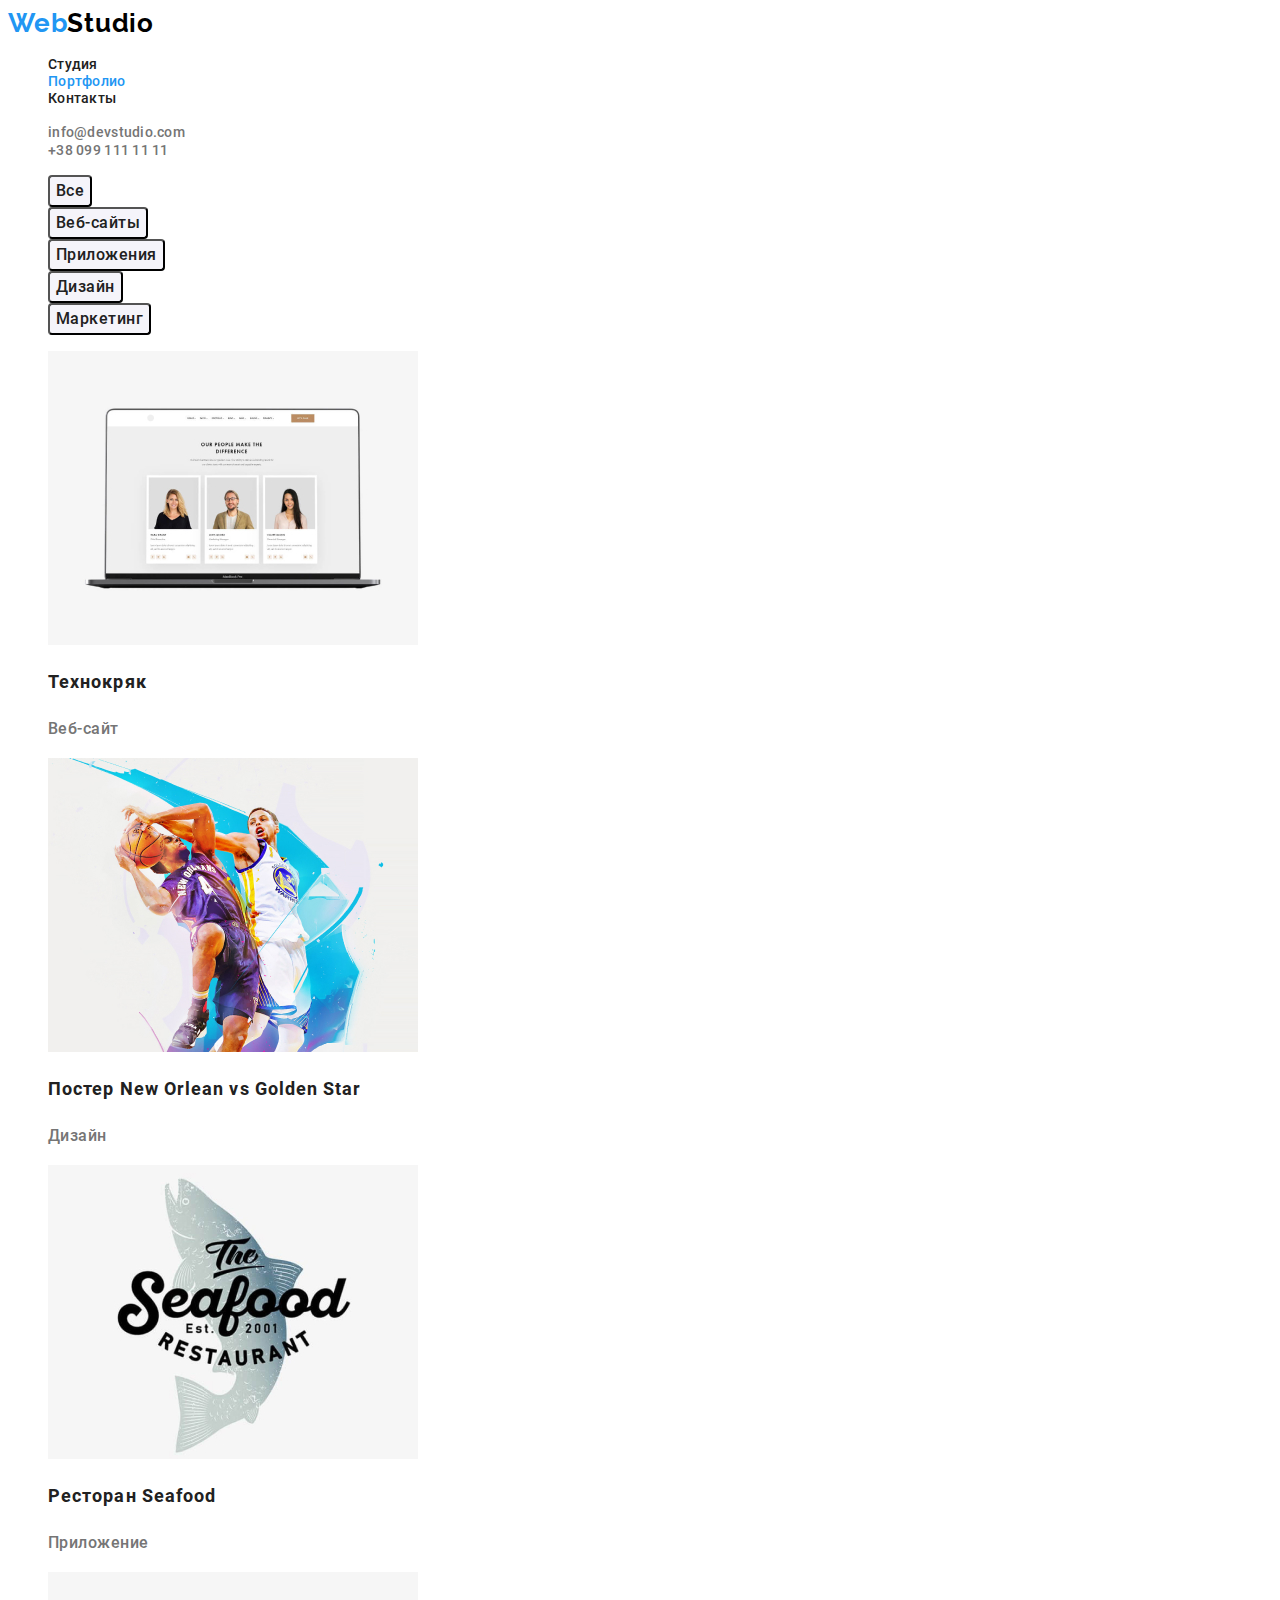
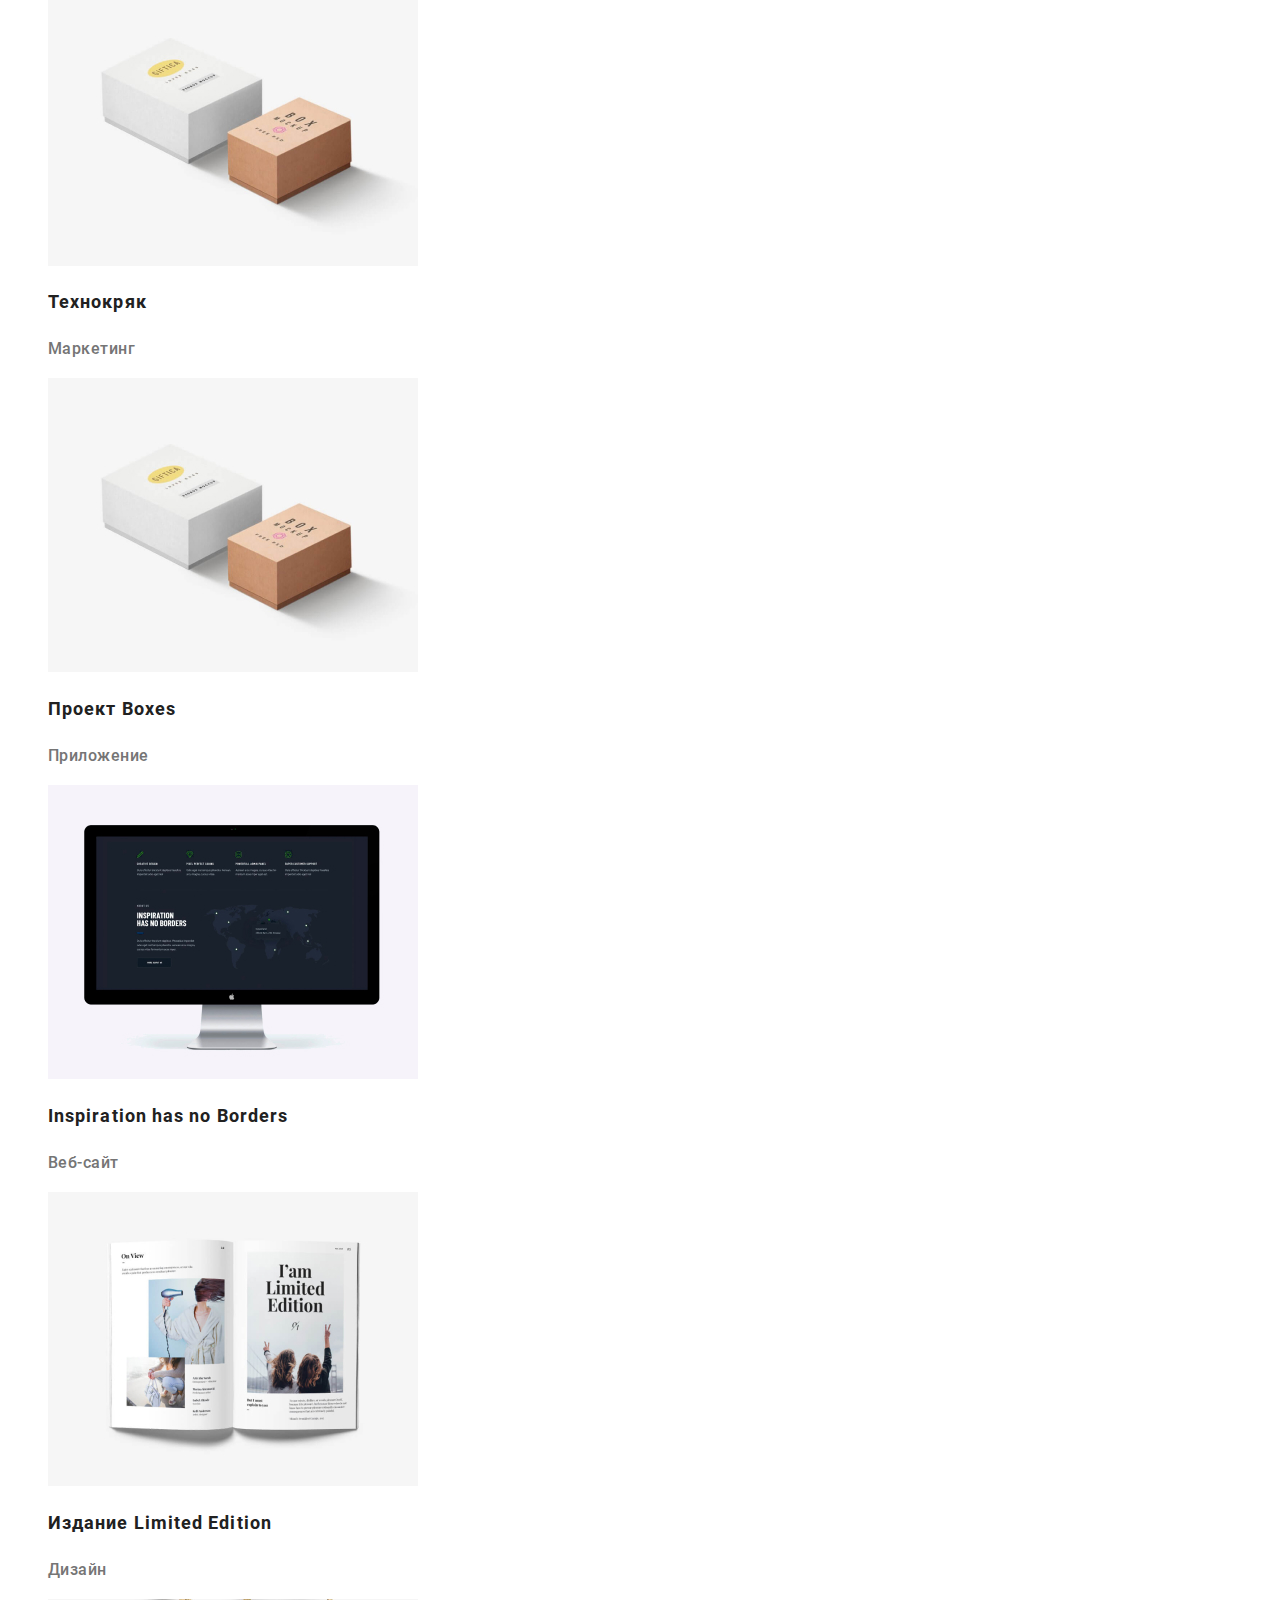
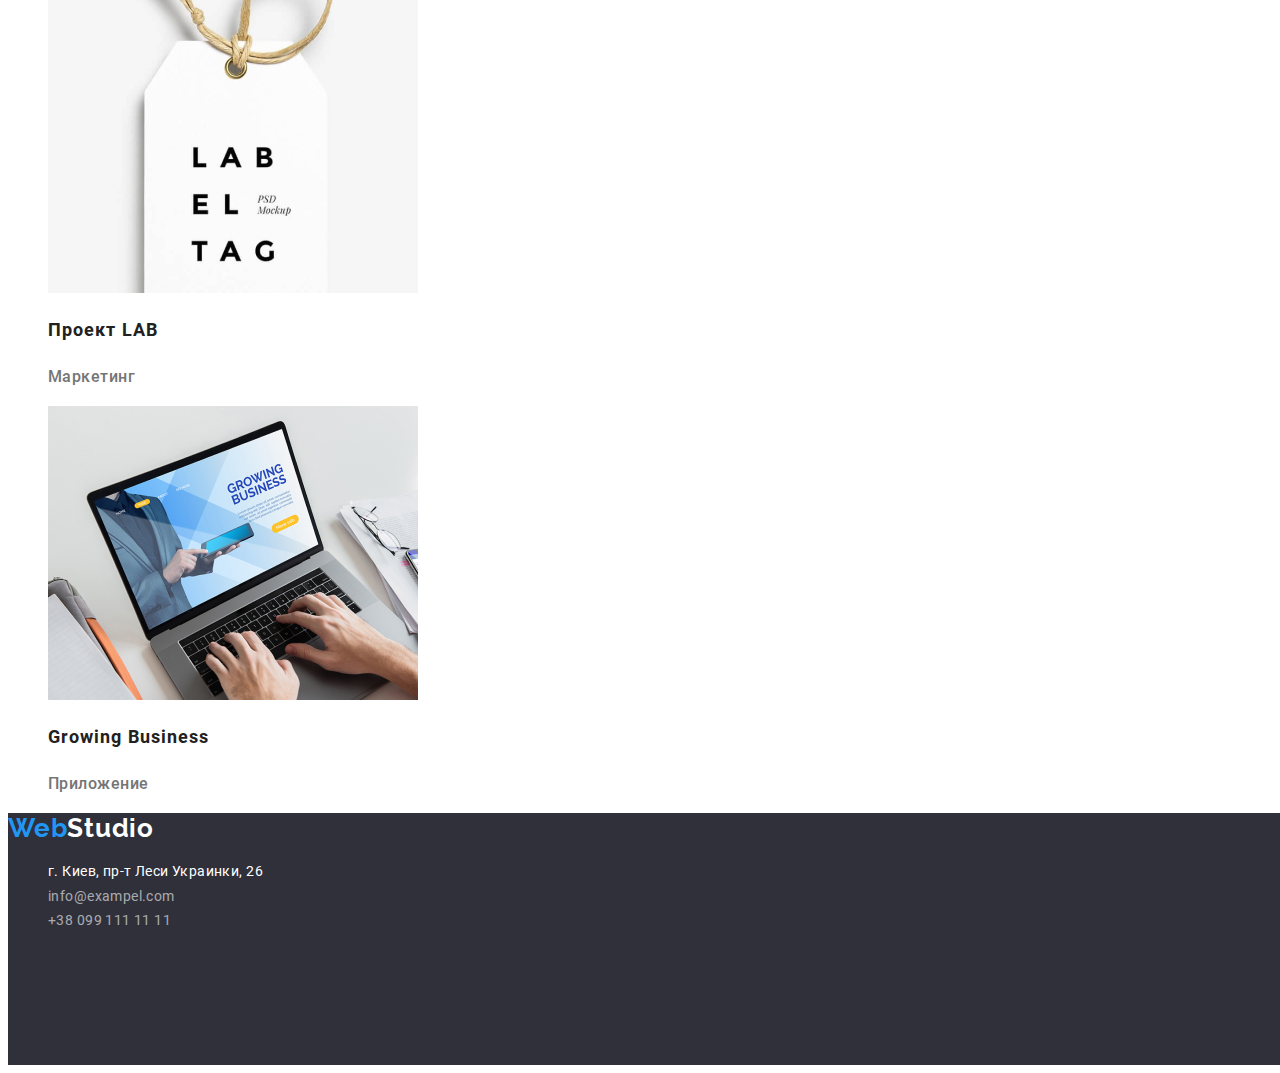
==== portfolio.html @ 50eabce9 "DZ3" ====
<!DOCTYPE html>
<html lang="ru">
<head>
    <meta charset="UTF-8">
    <meta name="viewport" content="width=device-width, initial-scale=1.0">
    <title>Портфолио</title>
    <link rel="stylesheet" href="./css/fonts.css">
    <link rel="stylesheet" href="./css/styles.css">
</head>

<body>
    <header>
        <nav>
            <!--LOGO -->
            <a href="./index.html">
                <span class="fonts-logo1">Web</span><span class="fonts-logo2">Studio</span>
            </a>
            <ul>
                <li>
                    <a class="navigation-list-link" href="./index.html">Студия</a>
                </li>
                <li class="navigation-list-link">
                    <a class="accent-color" href="./portfolio.html">Портфолио</a>
                </li>
                <li>
                    <a class="navigation-list-link" href="#">Контакты</a>
                </li>
            </ul>
        </nav>
        <address>
            <ul>
                <li><a class="heder-mail" href="mailto:info@devstudio.com">info@devstudio.com</a>

                </li>
                <li><a class="header-tel" href="tel:+380991111111">+38 099 111 11 11</a>

                </li>
            </ul>
        </address>
    </header>
    <main>
        <section>
            <h1 class="title-page-text">
                Портфолио
            </h1>
            <!-- button linc -->
            <ul class="butoon-menu">
                <li>
                    <button type="button">
                        Все
                    </button>
                </li>
                <li>
                    <button type="button">
                        Веб-сайты
                    </button>
                </li>
                <li>
                    <button type="button">
                        Приложения
                    </button>
                </li>
                <li>
                    <button type="button">
                        Дизайн
                    </button>
                </li>
                <li>
                    <button type="button">
                        Маркетинг
                    </button>
                </li>
            </ul>
        <!-- portfolio example -->
            <ul>
                <li>
                    <a href=""><img src="./image/project1.jpg" alt="Веб-сайт" width="370" height="294">
                        <h2 class="portfolio-title" lang="ru">Технокряк</h2>
                        <p class="portfolio-p" lang="ru">Веб-сайт</p>
                    </a>
                </li>
                <li>
                    <a href=""><img src="./image/project2.jpg" alt="Дизайн" width="370" height="294">
                        <h2 class="portfolio-title" lang="ru">Постер New Orlean vs Golden Star</h2>
                        <p class="portfolio-p" lang="ru">Дизайн</p>
                    </a>
                </li>
                <li>
                    <a href=""><img src="./image/project3.jpg" alt="Приложение" width="370" height="294">
                        <h2 class="portfolio-title" lang="ru">Ресторан Seafood</h2>
                        <p class="portfolio-p" lang="ru">Приложение</p>
                    </a>
                </li>
                <li>
                    <a href=""><img src="./image/project5.jpg" alt="Маркетинг" width="370" height="294">
                        <h2 class="portfolio-title" lang="ru">Технокряк</h2>
                        <p class="portfolio-p" lang="ru">Маркетинг</p>
                    </a>
                </li>
                <li>
                    <a href=""><img src="./image/project5.jpg" alt="Приложение" width="370" height="294">
                        <h2 class="portfolio-title" lang="ru">Проект Boxes</h2>
                        <p class="portfolio-p" lang="ru">Приложение</p>
                    </a>
                </li>
                <li>
                    <a href=""><img src="./image/project6.jpg" alt="Веб-сайт" width="370" height="294">
                        <h2 class="portfolio-title" lang="en">Inspiration has no Borders</h2>
                        <p class="portfolio-p" lang="ru">Веб-сайт</p>
                    </a>
                </li>
                <li>
                    <a href=""><img src="./image/project7.jpg" alt="Product Designer" width="370" height="294">
                        <h2  class="portfolio-title" lang="ru">Издание Limited Edition</h2>
                        <p class="portfolio-p" lang="ru">Дизайн</p>
                    </a>
                </li>
                <li>
                    <a href=""><img src="./image/project8.jpg" alt="Маркетинг" width="370" height="294">
                        <h2 class="portfolio-title" lang="ru">Проект LAB</h2>
                        <p class="portfolio-p" lang="ru">Маркетинг</p>
                    </a>
                </li>
                <li>
                    <a href=""><img src="./image/project9.jpg" alt="Приложение" width="370" height="294">
                        <h2 class="portfolio-title" lang="ru">Growing Business</h2>
                        <p class="portfolio-p" lang="ru">Приложение</p>
                    </a>
                </li>
            </ul>
        </section>
    </main>
    <!-- CONTACT INFORMATION -->
    <footer>
        <div class="footer-background">
            <!--LOGO -->
            <a href="./index.html">
                <span class="fonts-logo1">Web</span><span class="fonts-footer-logo2">Studio</span>
            </a>
            <address>
                <ul>
                    <li>
                        <a class="footer-map-address-mail-tel" href="https://goo.gl/maps/fSdhoyAyDwtJdrEC6"
                            target="_blank">г. Киев, пр-т Леси Украинки, 26</a>
                    </li>
                    <li>
                        <a class="footer-mail-tel-address" href="mailto:info@exampel.com">info@exampel.com</a>
                    </li>
                    <li>
                        <a class="footer-mail-tel-address" href="tel:+380991111111">+38 099 111 11 11</a>
                    </li>
                </ul>
            </address>
        </div>
    </footer>
    </body>
    
    </html>
---- css/fonts.css ----
/* Ralewey */
@font-face {
  font-family: 'Raleway';
  src: url('../fonts/Raleway-Regular.woff2') format('woff2'),
    url('../fonts/Raleway-Regular.woff') format('woff');
  font-weight: 400;
  font-style: normal;
}

@font-face {
  font-family: 'Raleway';
  src: url('../fonts/Raleway-ExtraBold.woff2') format('woff2'),
    url('../fonts/Raleway-ExtraBold.woff') format('woff');
  font-weight: 800;
  font-style: normal;
}

@font-face {
  font-family: 'Raleway';
  src: url('../fonts/Raleway-Black.woff2') format('woff2'),
    url('../fonts/Raleway-Black.woff') format('woff');
  font-weight: 900;
  font-style: normal;
}

@font-face {
  font-family: 'Raleway';
  src: url('../fonts/Raleway-Medium.woff2') format('woff2'),
    url('../fonts/Raleway-Medium.woff') format('woff');
  font-weight: 500;
  font-style: normal;
}

@font-face {
  font-family: 'Raleway';
  src: url('../fonts/Raleway-ExtraLight.woff2') format('woff2'),
    url('../fonts/Raleway-ExtraLight.woff') format('woff');
  font-weight: 200;
  font-style: normal;
}

@font-face {
  font-family: 'Raleway';
  src: url('../fonts/Raleway-Thin.woff2') format('woff2'),
    url('../fonts/Raleway-Thin.woff') format('woff');
  font-weight: 100;
  font-style: normal;
}

@font-face {
  font-family: 'Raleway';
  src: url('../fonts/Raleway-SemiBold.woff2') format('woff2'),
    url('../fonts/Raleway-SemiBold.woff') format('woff');
  font-weight: 600;
  font-style: normal;
}

@font-face {
  font-family: 'Raleway';
  src: url('../fonts/Raleway-Bold.woff2') format('woff2'),
    url('../fonts/Raleway-Bold.woff') format('woff');
  font-weight: bold;
  font-style: normal;
}

/* Roboto */
@font-face {
  font-family: 'Roboto';
  src: url('../fonts/Roboto-Bold.woff2') format('woff2'),
    url('../fonts/Roboto-Bold.woff') format('woff');
  font-weight: bold;
  font-style: normal;
}

@font-face {
  font-family: 'Roboto';
  src: url('../fonts/Roboto-Regular.woff2') format('woff2'),
    url('../fonts/Roboto-Regular.woff') format('woff');
  font-weight: normal;
  font-style: normal;
}

@font-face {
  font-family: 'Roboto';
  src: url('../fonts/Roboto-Black.woff2') format('woff2'),
    url('../fonts/Roboto-Black.woff') format('woff');
  font-weight: 900;
  font-style: normal;
}

@font-face {
  font-family: 'Roboto';
  src: url('../fonts/Roboto-Thin.woff2') format('woff2'),
    url('../fonts/Roboto-Thin.woff') format('woff');
  font-weight: 100;
  font-style: normal;
}

@font-face {
  font-family: 'Roboto';
  src: url('../fonts/Roboto-Light.woff2') format('woff2'),
    url('../fonts/Roboto-Light.woff') format('woff');
  font-weight: 300;
  font-style: normal;
}

@font-face {
  font-family: 'Roboto';
  src: url('../fonts/Roboto-Medium.woff2') format('woff2'),
    url('../fonts/Roboto-Medium.woff') format('woff');
  font-weight: 500;
  font-style: normal;
}
---- css/styles.css ----
/* Color page 
background-base-nav-button-text :  #FFFFFF;
background-hero-footer : #2F303A;
background-service-feature : #FFFFFF;
background-team : #F5F4FA;
logo1-active-link-text-color:#2196f3;
feature-tel-text-color:#757575
feature-title-text-color: #212121
hero-text-color: #ffffff;


*/

/* base style */
:root {
  --feature-tel-text-color: #757575;
  --feature-title-text-color: #212121;
  --logo1-active-link-text-color: #2196f3;
  --background-hero-footer: #2f303a;
  --background-base-nav-button-text: #ffffff;
  --background-team: #f5f4fa;
  --logo2-color: #000000;
  --hero-text-color: #ffffff;
  --font-base: Raleway, sans-serif;
  --font-base2: Roboto, sans-serif;
}
a {
  text-decoration: none;
}
li {
  list-style: none;
  text-decoration: none;
  text-decoration-color: none;
  font-family: sans-serif;
}

/* navigation */
/* logo */
.fonts-logo1 {
  color: var(--logo1-active-link-text-color);
  font-family: var(--font-base);
  font-style: normal;
  font-weight: bold;
  font-size: 26px;
  line-height: 1.192;
  letter-spacing: 0.03em;
}
.fonts-logo2 {
  color: var(--logo2-color);
  font-family: var(--font-base);
  font-style: normal;
  font-weight: bold;
  font-size: 26px;
  line-height: 1.192;
  letter-spacing: 0.03em;
}

.navigation-list-link:hover,
.navigation-list-link:focus,
.heder-mail:hover,
.heder-mail:focus,
.header-tel:hover,
.header-tel:focus {
  color: var(--logo1-active-link-text-color);
}

.accent-color {
  color: var(--logo1-active-link-text-color);
}

.navigation-list-link {
  color: var(--feature-title-text-color);
  font-family: var(--font-base2);
  font-style: normal;
  font-weight: 500;
  font-size: 14px;
  line-height: 1.143;
  letter-spacing: 0.02em;
}

/* address */
.heder-mail {
  text-decoration: none;
  color: var(--feature-tel-text-color);
  font-family: var(--font-base2);
  font-style: normal;
  font-weight: 500;
  font-size: 14px;
  line-height: 1.143;
  letter-spacing: 0.02em;
}

.header-tel {
  color: var(--feature-tel-text-color);
  font-family: var(--font-base2);
  font-style: normal;
  font-weight: 500;
  font-size: 14px;
  line-height: 1.143;
  letter-spacing: 0.02em;
}

/* Hero */
.hero-title {
  color: var(--hero-text-color);
  font-family: var(--font-base2);
  font-style: normal;
  font-weight: 900;
  font-size: 44px;
  line-height: 1.363;
  text-align: center;
  letter-spacing: 0.06em;
  text-transform: uppercase;
}

/* .hero-title:hover,
.hero-title:focus {
 text-decoration: underline;
  } */

.hero-background {
  background-color: var(--background-hero-footer);
  width: 1600px;
  height: 600px;
}

.butoon-hero {
  color: var(--background-base-nav-button-text);
  font-family: var(--font-base2);
  font-style: normal;
  font-weight: bold;
  font-size: 16px;
  line-height: 1.875;
  width: 200px;
  height: 50px;
  background: #2196f3;
  box-shadow: 0px 4px 4px rgba(0, 0, 0, 0.15);
  border-radius: 6px;
}
/* .button-hero:hover,
.button-hero:focus {
  text-decoration: underline; 
  color: var(--logo1-active-link-text-color);
} */
/* feature */
.feauture-title-text {
  color: var(--feature-title-text-color);
  font-family: Roboto, sans-serif;
  font-style: normal;
  font-weight: bold;
  font-size: 14px;
  line-height: 1.143;
  letter-spacing: 0.03em;
  text-transform: uppercase;
}
/* .feauture-title-text:hover,
.feauture-title-text:focus{

} */

.feauture-text {
  color: var(--feature-tel-text-color);
  font-family: Roboto, sans-serif;
  font-style: normal;
  font-weight: normal;
  font-size: 14px;
  line-height: 1.714;
  letter-spacing: 0.03em;
}
/* .feauture-text:hover,
.feauture-text:focus{

} */

/* service */
.servse-title-text {
  color: var(--feature-title-text-color);
  font-family: Roboto, sans-serif;
  font-style: normal;
  font-weight: bold;
  font-size: 36px;
  line-height: 1.167;
  letter-spacing: 0.03em;
}
/* .servse-title-text:hover,
.servse-title-text:focus{
} */

/* our team */
.team-title-text {
  color: var(--feature-title-text-color);
  font-family: Roboto, sans-serif;
  font-style: normal;
  font-weight: 700;
  font-size: 36px;
  line-height: 1.172;
  letter-spacing: 0.03em;
}
/* .team-title-text:hover,
.team-title-text:focus{
} */

.team-carrd-title-text {
  color: var(--feature-title-text-color);
  font-family: Roboto, sans-serif;
  font-style: normal;
  font-weight: 500;
  font-size: 16px;
  line-height: 1.172x;
  letter-spacing: 0.03em;
}
/* .team-carrd-title-text:hover,
.team-carrd-title-text:focus{
} */

.team-carrd-position {
  color: var(--feature-tel-text-color);
  font-family: Roboto, sans-serif;
  font-style: normal;
  font-weight: 400;
  font-size: 16px;
  line-height: 1.172;
  letter-spacing: 0.03em;
}
/* .team-carrd-position:hover,
.team-carrd-position:focus{
} */
/* footer */
.footer-background {
  background-color: var(--background-hero-footer);
  width: 1600px;
  height: 252px;
}
/* logo */
.fonts-footer-logo2 {
  color: var(--background-base-nav-button-text);
  font-family: var(--font-base);
  font-style: normal;
  font-weight: bold;
  font-size: 26px;
  line-height: 1.192;
  letter-spacing: 0.03em;
}

/* footer address */
.footer-map-address-mail-tel {
  color: var(--background-base-nav-button-text);
  font-family: Roboto, sans-serif;
  font-style: normal;
  font-weight: normal;
  font-size: 14px;
  line-height: 1.714;
  letter-spacing: 0.03em;
}
.footer-mail-tel-address {
  color: rgba(255, 255, 255, 0.6);
  font-family: Roboto, sans-serif;
  font-style: normal;
  font-weight: normal;
  font-size: 14px;
  line-height: 24px;
  letter-spacing: 0.03em;
}

/* portfolio */
/* h1 text */
.title-page-text {
  position: absolute;
  width: 1px;
  height: 1px;
  margin: -1px;
  border: 0;
  padding: 0;
  white-space: nowrap;
  clip-path: inset(100%);
  clip: rect(0 0 0 0);
  overflow: hidden;
}

.butoon-menu button {
  color: var(--feature-title-text-color);
  font-family: var(--font-base2);
  font-style: normal;
  font-weight: 500;
  font-size: 16px;
  line-height: 1.625;
  text-align: center;
  letter-spacing: 0.03em;
  background: #f5f4fa;
  border-radius: 4px;
}

.butoon-menu button:hover,
.butoon-menu button:focus {
  color: var(--background-base-nav-button-text);
  background-color: var(--logo1-active-link-text-color);
}

.portfolio-title {
  color: var(--feature-title-text-color);
  font-family: var(--font-base2);
  font-style: normal;
  font-weight: bold;
  font-size: 18px;
  line-height: 2;
  letter-spacing: 0.06em;
}

.portfolio-p {
  color: var(--feature-tel-text-color);
  font-family: var(--font-base2);
  font-weight: 500;
  font-size: 16px;
  line-height: 1.62;
  letter-spacing: 0.03em;
}
.portfolio-title:hover,
.portfolio-title:focus,
.portfolio-p:hover,
.portfolio-p:focus {
  color: var(--logo1-active-link-text-color);
}
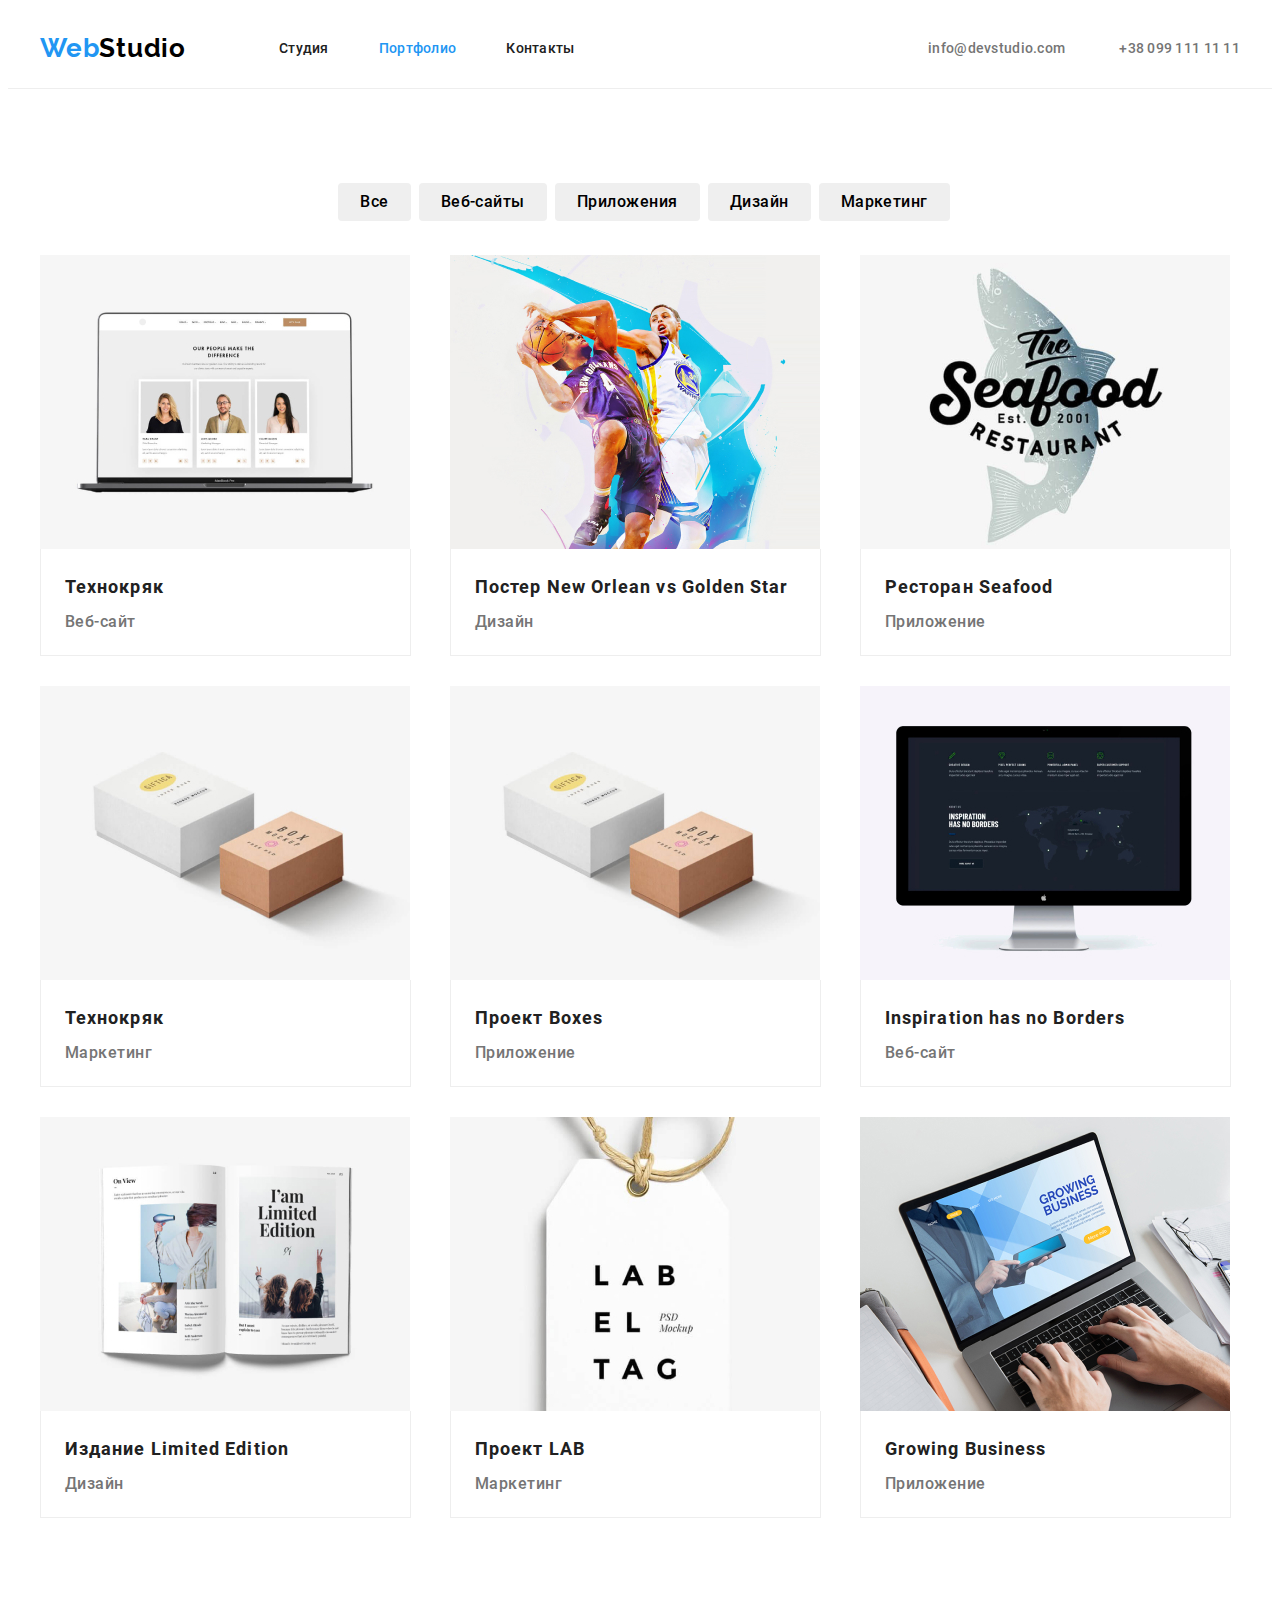
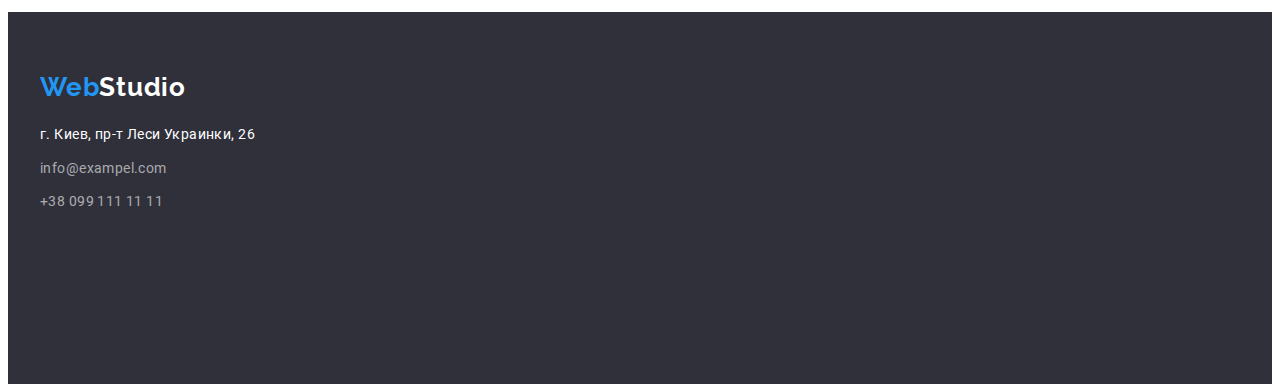
==== commit 812f291d: "DZ4.1" ====
--- a/portfolio.html
+++ b/portfolio.html
@@ -9,150 +9,168 @@
 </head>
 
 <body>
-    <header>
-        <nav>
-            <!--LOGO -->
-            <a href="./index.html">
-                <span class="fonts-logo1">Web</span><span class="fonts-logo2">Studio</span>
-            </a>
-            <ul>
-                <li>
-                    <a class="navigation-list-link" href="./index.html">Студия</a>
-                </li>
-                <li class="navigation-list-link">
-                    <a class="accent-color" href="./portfolio.html">Портфолио</a>
-                </li>
-                <li>
-                    <a class="navigation-list-link" href="#">Контакты</a>
-                </li>
-            </ul>
-        </nav>
-        <address>
-            <ul>
-                <li><a class="heder-mail" href="mailto:info@devstudio.com">info@devstudio.com</a>
-
-                </li>
-                <li><a class="header-tel" href="tel:+380991111111">+38 099 111 11 11</a>
-
-                </li>
-            </ul>
-        </address>
-    </header>
+        <header class="header">
+            <div class="container">
+                <nav class="navigation">
+                    <!--LOGO -->
+                    <a class="logo" href="./index.html">
+                        <span class="fonts-logo1">Web</span><span class="fonts-logo2">Studio</span>
+                    </a>
+                    <ul class="navigation-list">
+                        <li class="navigation-list-item">
+                            <a class="navigation-list-link" href="./index.html">Студия</a>
+                        </li>
+                        <li class="navigation-list-item">
+                            <a class="navigation-list-accent-color" href="./portfolio.html">Портфолио</a>
+                        </li>
+                        <li class="navigation-list-item">
+                            <a class="navigation-list-link" href="#">Контакты</a>
+                        </li>
+                    </ul>
+                </nav>
+                <address class="header-address">
+                    <a class="heder-mail" href="mailto:info@devstudio.com">info@devstudio.com</a>
+                    <a class="header-tel" href="tel:+380991111111">+38 099 111 11 11</a>
+                </address>
+            </div>
+        
+        </header>
     <main>
-        <section>
+        <!-- portfolio -->
+        <section class="portfolio">
+            <div class="container">
             <h1 class="title-page-text">
                 Портфолио
             </h1>
             <!-- button linc -->
-            <ul class="butoon-menu">
-                <li>
-                    <button type="button">
+            <ul class="button-menu">
+                <li class="button-menu-item">
+                    <button class="menu-button accent-color" type="button">
                         Все
                     </button>
                 </li>
-                <li>
-                    <button type="button">
+                <li class="button-menu-item">
+                    <button class="menu-button " type="button">
                         Веб-сайты
                     </button>
                 </li>
-                <li>
-                    <button type="button">
+                <li class="button-menu-item">
+                    <button class="menu-button " type="button">
                         Приложения
                     </button>
                 </li>
-                <li>
-                    <button type="button">
+                <li class="button-menu-item">
+                    <button class="menu-button " type="button">
                         Дизайн
                     </button>
                 </li>
-                <li>
-                    <button type="button">
+                <li class="button-menu-item">
+                    <button class="menu-button " type="button">
                         Маркетинг
                     </button>
                 </li>
             </ul>
         <!-- portfolio example -->
-            <ul>
-                <li>
-                    <a href=""><img src="./image/project1.jpg" alt="Веб-сайт" width="370" height="294">
-                        <h2 class="portfolio-title" lang="ru">Технокряк</h2>
-                        <p class="portfolio-p" lang="ru">Веб-сайт</p>
+            <ul class="card">
+                <li class="card-item">
+                    <a class="card-link" href=""><img src="./image/project1.jpg" alt="Веб-сайт" width="370" height="294">
+                        <div class="card-title-container">
+                            <h2 class="portfolio-title" lang="ru">Технокряк</h2>
+                            <p class="portfolio-p" lang="ru">Веб-сайт</p>
+                        </div>
                     </a>
                 </li>
-                <li>
-                    <a href=""><img src="./image/project2.jpg" alt="Дизайн" width="370" height="294">
+                <li class="card-item">
+                    <a class="card-link" href=""><img src="./image/project2.jpg" alt="Дизайн" width="370" height="294">
+                        <div class="card-title-container">
                         <h2 class="portfolio-title" lang="ru">Постер New Orlean vs Golden Star</h2>
                         <p class="portfolio-p" lang="ru">Дизайн</p>
+                    </div>
                     </a>
                 </li>
-                <li>
-                    <a href=""><img src="./image/project3.jpg" alt="Приложение" width="370" height="294">
+                <li class="card-item">
+                    <a class="card-link" href=""><img src="./image/project3.jpg" alt="Приложение" width="370" height="294">
+                        <div class="card-title-container">
                         <h2 class="portfolio-title" lang="ru">Ресторан Seafood</h2>
                         <p class="portfolio-p" lang="ru">Приложение</p>
                     </a>
                 </li>
-                <li>
-                    <a href=""><img src="./image/project5.jpg" alt="Маркетинг" width="370" height="294">
+                <li class="card-item">
+                    <a class="card-link" href=""><img src="./image/project5.jpg" alt="Маркетинг" width="370" height="294">
+                        <div class="card-title-container">
                         <h2 class="portfolio-title" lang="ru">Технокряк</h2>
                         <p class="portfolio-p" lang="ru">Маркетинг</p>
+                    </div>
                     </a>
                 </li>
-                <li>
-                    <a href=""><img src="./image/project5.jpg" alt="Приложение" width="370" height="294">
+                <li class="card-item">
+                    <a class="card-link" href=""><img src="./image/project5.jpg" alt="Приложение" width="370" height="294">
+                        <div class="card-title-container">
                         <h2 class="portfolio-title" lang="ru">Проект Boxes</h2>
                         <p class="portfolio-p" lang="ru">Приложение</p>
+                    </div>
                     </a>
                 </li>
-                <li>
-                    <a href=""><img src="./image/project6.jpg" alt="Веб-сайт" width="370" height="294">
+                <li class="card-item">
+                    <a class="card-link" href=""><img src="./image/project6.jpg" alt="Веб-сайт" width="370" height="294">
+                        <div class="card-title-container">
                         <h2 class="portfolio-title" lang="en">Inspiration has no Borders</h2>
                         <p class="portfolio-p" lang="ru">Веб-сайт</p>
+                    </div>
                     </a>
                 </li>
-                <li>
-                    <a href=""><img src="./image/project7.jpg" alt="Product Designer" width="370" height="294">
+                <li class="card-item">
+                    <a class="card-link" href=""><img src="./image/project7.jpg" alt="Product Designer" width="370" height="294">
+                        <div class="card-title-container">
                         <h2  class="portfolio-title" lang="ru">Издание Limited Edition</h2>
                         <p class="portfolio-p" lang="ru">Дизайн</p>
+                    
+                    </div>
+                </a>
+                </li>
+                <li class="card-item">
+                    <a class="card-link" href=""><img src="./image/project8.jpg" alt="Маркетинг" width="370" height="294">
+                        <div class="card-title-container">
+                        <h2 class="portfolio-title" lang="ru">Проект LAB</h2>
+                        <p class="portfolio-p" lang="ru">Маркетинг</p>
+                    </div>
                     </a>
                 </li>
-                <li>
-                    <a href=""><img src="./image/project8.jpg" alt="Маркетинг" width="370" height="294">
-                        <h2 class="portfolio-title" lang="ru">Проект LAB</h2>
-                        <p class="portfolio-p" lang="ru">Маркетинг</p>
-                    </a>
-                </li>
-                <li>
-                    <a href=""><img src="./image/project9.jpg" alt="Приложение" width="370" height="294">
+                <li class="card-item">
+                    <a class="card-link" href=""><img src="./image/project9.jpg" alt="Приложение" width="370" height="294">
+                        <div class="card-title-container">
                         <h2 class="portfolio-title" lang="ru">Growing Business</h2>
                         <p class="portfolio-p" lang="ru">Приложение</p>
+                        </div>
                     </a>
                 </li>
             </ul>
+            </div>
         </section>
     </main>
     <!-- CONTACT INFORMATION -->
-    <footer>
-        <div class="footer-background">
-            <!--LOGO -->
-            <a href="./index.html">
-                <span class="fonts-logo1">Web</span><span class="fonts-footer-logo2">Studio</span>
-            </a>
-            <address>
-                <ul>
-                    <li>
-                        <a class="footer-map-address-mail-tel" href="https://goo.gl/maps/fSdhoyAyDwtJdrEC6"
-                            target="_blank">г. Киев, пр-т Леси Украинки, 26</a>
-                    </li>
-                    <li>
-                        <a class="footer-mail-tel-address" href="mailto:info@exampel.com">info@exampel.com</a>
-                    </li>
-                    <li>
-                        <a class="footer-mail-tel-address" href="tel:+380991111111">+38 099 111 11 11</a>
-                    </li>
-                </ul>
-            </address>
-        </div>
-    </footer>
+<footer class="footer">
+    <div class="container">
+        <!--LOGO -->
+        <a href="./index.html">
+            <span class="fonts-logo1">Web</span><span class="fonts-footer-logo2">Studio</span>
+        </a>
+        <address>
+            <ul>
+                <li>
+                    <a class="footer-map-address-mail-tel" href="https://goo.gl/maps/fSdhoyAyDwtJdrEC6"
+                        target="_blank">г. Киев, пр-т Леси Украинки, 26</a>
+                </li>
+                <li>
+                    <a class="footer-mail-tel-address" href="mailto:info@exampel.com">info@exampel.com</a>
+                </li>
+                <li>
+                    <a class="footer-mail-tel-address" href="tel:+380991111111">+38 099 111 11 11</a>
+                </li>
+            </ul>
+        </address>
+    </div>
+</footer>
     </body>
     
     </html>--- a/css/styles.css
+++ b/css/styles.css
@@ -23,6 +23,7 @@
   --hero-text-color: #ffffff;
   --font-base: Raleway, sans-serif;
   --font-base2: Roboto, sans-serif;
+  --border-color1: #eeeeee;
 }
 a {
   text-decoration: none;
@@ -33,9 +34,47 @@
   text-decoration-color: none;
   font-family: sans-serif;
 }
-
+ul {
+  padding: 0;
+  margin: 0;
+}
+h1,
+h2,
+h3,
+h4,
+h5,
+h6,
+p {
+  margin: 0;
+}
+img {
+  display: block;
+}
+.container {
+  width: 1200px;
+  margin: 0 auto;
+  padding: 0 15px;
+}
+
+/* header */
+
+.header {
+  background-color: var(--background-base-nav-button-text);
+  border-bottom: 1px solid var(--border-color1);
+}
+.header .container {
+  display: flex;
+  align-items: center;
+}
 /* navigation */
+.navigation {
+  display: flex;
+  align-items: center;
+}
 /* logo */
+.logo {
+  margin-right: 93px;
+}
 .fonts-logo1 {
   color: var(--logo1-active-link-text-color);
   font-family: var(--font-base);
@@ -53,6 +92,37 @@
   font-size: 26px;
   line-height: 1.192;
   letter-spacing: 0.03em;
+}
+.navigation-list-accent-color {
+  color: var(--logo1-active-link-text-color);
+  font-family: var(--font-base2);
+  font-style: normal;
+  font-weight: 500;
+  font-size: 14px;
+  line-height: 1.143;
+  letter-spacing: 0.02em;
+}
+.accent-color {
+  color: var(--logo1-active-link-text-color);
+}
+.navigation-list-item + .navigation-list-item,
+.heder-mail + .header-tel {
+  margin-left: 50px;
+}
+.navigation-list {
+  display: flex;
+}
+.navigation-list-link,
+.header-address {
+  margin-left: auto;
+}
+.navigation-list-link,
+.navigation-list-accent-color,
+.heder-mail,
+.header-tel {
+  display: inline-block;
+  padding-top: 32px;
+  padding-bottom: 32px;
 }
 
 .navigation-list-link:hover,
@@ -101,6 +171,16 @@
 }
 
 /* Hero */
+.hero {
+  padding-top: 200px;
+  padding-bottom: 200px;
+  min-height: 600px;
+
+  height: 600px;
+  margin: auto;
+  text-align: center;
+  background-color: var(--background-hero-footer);
+}
 .hero-title {
   color: var(--hero-text-color);
   font-family: var(--font-base2);
@@ -111,6 +191,12 @@
   text-align: center;
   letter-spacing: 0.06em;
   text-transform: uppercase;
+
+  width: 696px;
+  margin-top: 0;
+  margin-right: auto;
+  margin-bottom: 30px;
+  margin-left: auto;
 }
 
 /* .hero-title:hover,
@@ -118,11 +204,11 @@
  text-decoration: underline;
   } */
 
-.hero-background {
+/* .hero-background {
   background-color: var(--background-hero-footer);
   width: 1600px;
   height: 600px;
-}
+} */
 
 .butoon-hero {
   color: var(--background-base-nav-button-text);
@@ -135,7 +221,14 @@
   height: 50px;
   background: #2196f3;
   box-shadow: 0px 4px 4px rgba(0, 0, 0, 0.15);
-  border-radius: 6px;
+  border-radius: 4px;
+
+  min-width: 200px;
+  min-height: 50px;
+  padding: 10px 32px;
+  border: none;
+  outline: none;
+  cursor: pointer;
 }
 /* .button-hero:hover,
 .button-hero:focus {
@@ -143,6 +236,19 @@
   color: var(--logo1-active-link-text-color);
 } */
 /* feature */
+.feature {
+  padding-top: 94px;
+  padding-bottom: 94px;
+}
+.feature-list {
+  display: flex;
+}
+.features-list-item {
+  width: 270px;
+}
+.features-list-item + .features-list-item {
+  margin-left: 30px;
+}
 .feauture-title-text {
   color: var(--feature-title-text-color);
   font-family: Roboto, sans-serif;
@@ -152,6 +258,9 @@
   line-height: 1.143;
   letter-spacing: 0.03em;
   text-transform: uppercase;
+
+  margin-top: 0;
+  margin-bottom: 10px;
 }
 /* .feauture-title-text:hover,
 .feauture-title-text:focus{
@@ -166,6 +275,8 @@
   font-size: 14px;
   line-height: 1.714;
   letter-spacing: 0.03em;
+
+  margin: 0;
 }
 /* .feauture-text:hover,
 .feauture-text:focus{
@@ -173,7 +284,16 @@
 } */
 
 /* service */
-.servse-title-text {
+.service {
+  padding-bottom: 94px;
+}
+.service-list {
+  display: flex;
+  justify-content: space-between;
+}
+
+.servse-title-text,
+.team-title-text {
   color: var(--feature-title-text-color);
   font-family: Roboto, sans-serif;
   font-style: normal;
@@ -181,12 +301,31 @@
   font-size: 36px;
   line-height: 1.167;
   letter-spacing: 0.03em;
+
+  margin-top: 0;
+  margin-bottom: 50px;
+  text-align: center;
 }
 /* .servse-title-text:hover,
 .servse-title-text:focus{
 } */
 
 /* our team */
+.team {
+  padding-top: 94px;
+  padding-bottom: 94px;
+  background-color: var(--background-team);
+}
+.team-list {
+  display: flex;
+  justify-content: space-between;
+}
+.team-list-item {
+  border-bottom-left-radius: 4px;
+  border-bottom-right-radius: 4px;
+
+  background-color: var(--background-base-nav-button-text);
+}
 .team-title-text {
   color: var(--feature-title-text-color);
   font-family: Roboto, sans-serif;
@@ -208,6 +347,10 @@
   font-size: 16px;
   line-height: 1.172x;
   letter-spacing: 0.03em;
+  text-align: center;
+
+  margin-top: 30px;
+  margin-bottom: 10px;
 }
 /* .team-carrd-title-text:hover,
 .team-carrd-title-text:focus{
@@ -221,16 +364,24 @@
   font-size: 16px;
   line-height: 1.172;
   letter-spacing: 0.03em;
+  text-align: center;
+
+  margin-top: 0;
+  margin-bottom: 30px;
 }
 /* .team-carrd-position:hover,
 .team-carrd-position:focus{
 } */
+
 /* footer */
-.footer-background {
+
+.footer {
+  padding-top: 60px;
+  padding-bottom: 60px;
+  height: 252px;
   background-color: var(--background-hero-footer);
-  width: 1600px;
-  height: 252px;
-}
+}
+
 /* logo */
 .fonts-footer-logo2 {
   color: var(--background-base-nav-button-text);
@@ -240,6 +391,9 @@
   font-size: 26px;
   line-height: 1.192;
   letter-spacing: 0.03em;
+
+  display: inline-block;
+  margin-bottom: 20px;
 }
 
 /* footer address */
@@ -251,6 +405,8 @@
   font-size: 14px;
   line-height: 1.714;
   letter-spacing: 0.03em;
+
+  margin: 0;
 }
 .footer-mail-tel-address {
   color: rgba(255, 255, 255, 0.6);
@@ -260,9 +416,16 @@
   font-size: 14px;
   line-height: 24px;
   letter-spacing: 0.03em;
+
+  display: inline-block;
+  margin-top: 9px;
 }
 
 /* portfolio */
+.portfolio {
+  padding-top: 94px;
+  padding-bottom: 94px;
+}
 /* h1 text */
 .title-page-text {
   position: absolute;
@@ -277,8 +440,43 @@
   overflow: hidden;
 }
 
-.butoon-menu button {
-  color: var(--feature-title-text-color);
+.button-menu {
+  display: flex;
+  justify-content: center;
+  margin-bottom: 34px;
+}
+.button-menu-item {
+  border: none;
+  margin-left: 8px;
+}
+
+.menu-button {
+  font-family: var(--font-base2);
+  font-style: normal;
+  font-weight: 500;
+  font-size: 16px;
+  line-height: 1.62;
+  text-align: center;
+  letter-spacing: 0.03em;
+  color: var(--background-base-nav-button-text) back;
+  border: none;
+  border-radius: 4px;
+  outline: none;
+  cursor: pointer;
+
+  padding-top: 6px;
+  padding-right: 22px;
+  padding-bottom: 6px;
+  padding-left: 22px;
+}
+/* .menu-button.accent-color, */
+.menu-button:hover,
+.menu-button :focus {
+  color: var(--background-base-nav-button-text);
+  background-color: var(--logo1-active-link-text-color);
+}
+
+/* color: var(--feature-title-text-color);
   font-family: var(--font-base2);
   font-style: normal;
   font-weight: 500;
@@ -287,15 +485,23 @@
   text-align: center;
   letter-spacing: 0.03em;
   background: #f5f4fa;
-  border-radius: 4px;
-}
-
-.butoon-menu button:hover,
-.butoon-menu button:focus {
-  color: var(--background-base-nav-button-text);
-  background-color: var(--logo1-active-link-text-color);
-}
-
+  border-radius: 4px; */
+
+/* portfolio card */
+.card {
+  display: flex;
+  flex-wrap: wrap;
+}
+.card-item {
+  width: calc((100% - 2 * 30px) / 3);
+  margin-right: 30px;
+}
+.card-item:nth-child(3n) {
+  margin-right: 0;
+}
+.card-item:not(:nth-last-child(-n + 3)) {
+  margin-bottom: 30px;
+}
 .portfolio-title {
   color: var(--feature-title-text-color);
   font-family: var(--font-base2);
@@ -304,6 +510,8 @@
   font-size: 18px;
   line-height: 2;
   letter-spacing: 0.06em;
+
+  margin-bottom: 4px;
 }
 
 .portfolio-p {
@@ -320,3 +528,16 @@
 .portfolio-p:focus {
   color: var(--logo1-active-link-text-color);
 }
+.card-link {
+  display: block;
+}
+.card-title-container {
+  width: 321px;
+  padding-top: 20px;
+  padding-right: 24px;
+  padding-bottom: 20px;
+  padding-left: 24px;
+  border-left: 1px solid var(--border-color1);
+  border-right: 1px solid var(--border-color1);
+  border-bottom: 1px solid var(--border-color1);
+}
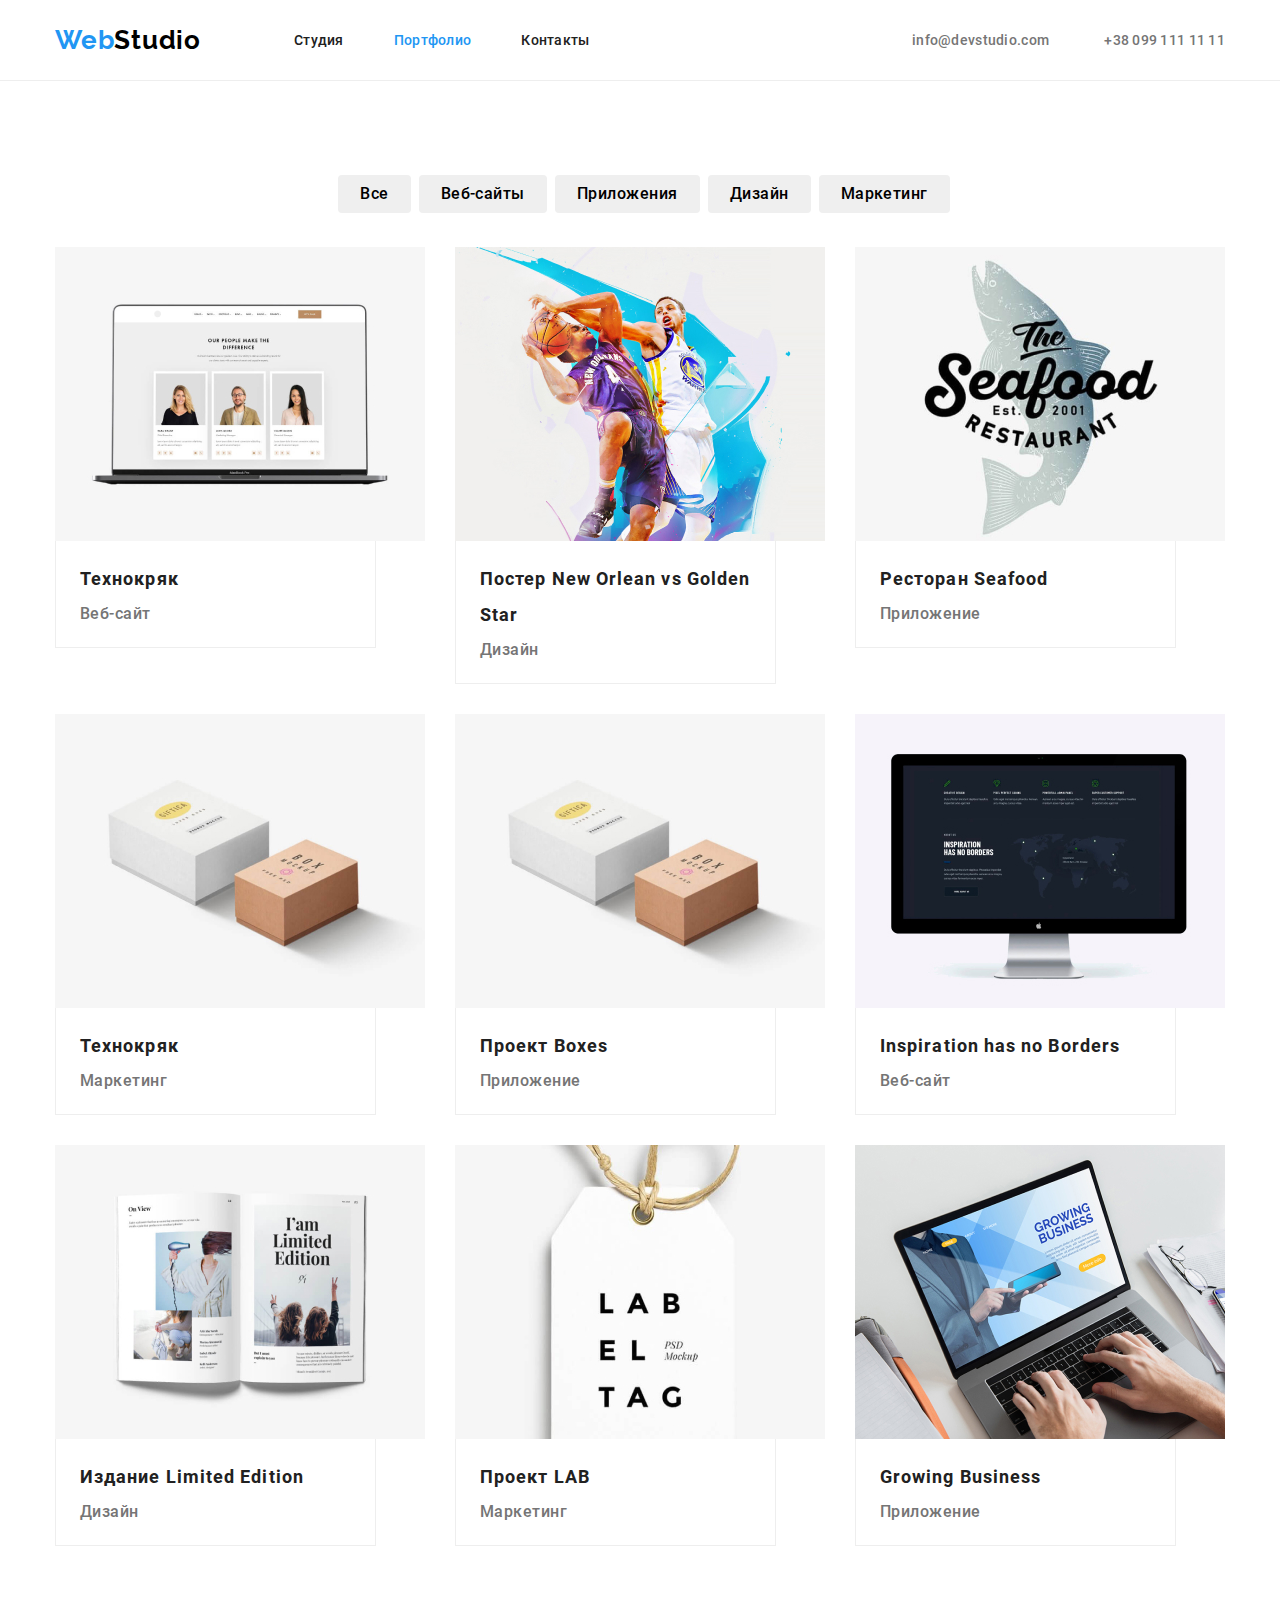
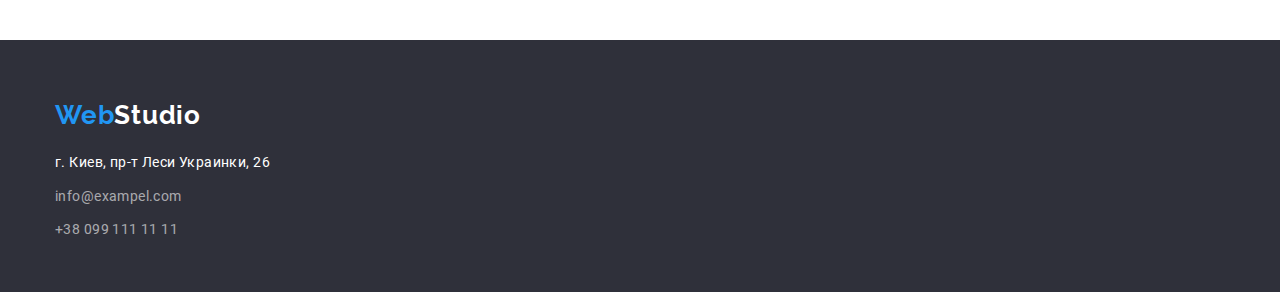
==== commit b6fea4bb: "DZ4.2" ====
--- a/portfolio.html
+++ b/portfolio.html
@@ -4,6 +4,7 @@
     <meta charset="UTF-8">
     <meta name="viewport" content="width=device-width, initial-scale=1.0">
     <title>Портфолио</title>
+    <link rel="stylesheet" href="https://cdnjs.cloudflare.com/ajax/libs/modern-normalize/1.0.0/modern-normalize.min.css">
     <link rel="stylesheet" href="./css/fonts.css">
     <link rel="stylesheet" href="./css/styles.css">
 </head>
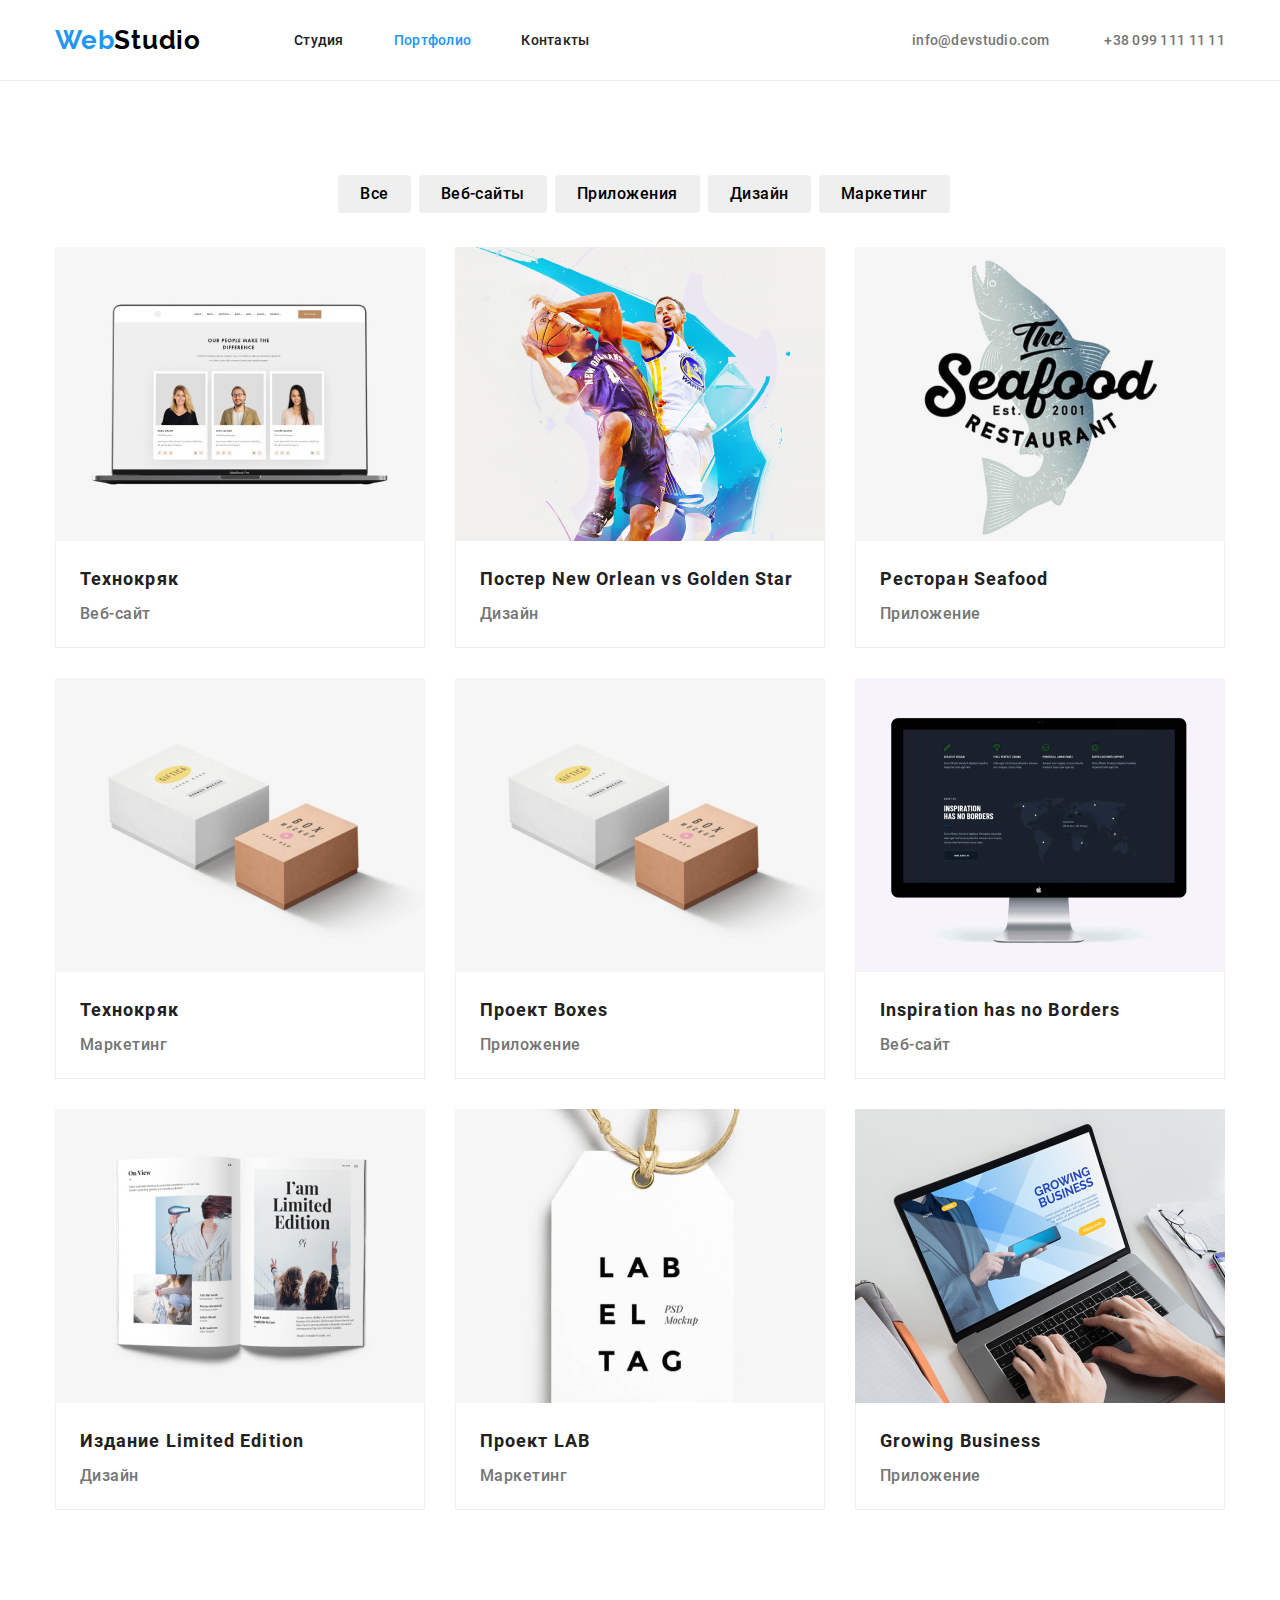
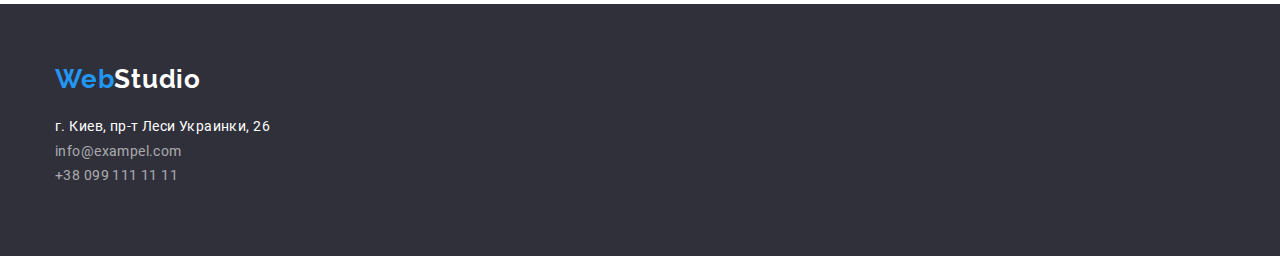
==== commit 017a282f: "DZ3" ====
--- a/portfolio.html
+++ b/portfolio.html
@@ -158,14 +158,14 @@
         </a>
         <address>
             <ul>
-                <li>
-                    <a class="footer-map-address-mail-tel" href="https://goo.gl/maps/fSdhoyAyDwtJdrEC6"
-                        target="_blank">г. Киев, пр-т Леси Украинки, 26</a>
+                <li class=".footer-address-list">
+                    <a class="footer-map-address-mail-tel" href="https://goo.gl/maps/fSdhoyAyDwtJdrEC6" target="_blank">г. Киев,
+                        пр-т Леси Украинки, 26</a>
                 </li>
-                <li>
+                <li class=".footer-address-list">
                     <a class="footer-mail-tel-address" href="mailto:info@exampel.com">info@exampel.com</a>
                 </li>
-                <li>
+                <li class=".footer-address-list">
                     <a class="footer-mail-tel-address" href="tel:+380991111111">+38 099 111 11 11</a>
                 </li>
             </ul>
--- a/css/styles.css
+++ b/css/styles.css
@@ -25,6 +25,19 @@
   --font-base2: Roboto, sans-serif;
   --border-color1: #eeeeee;
 }
+
+.visually-hidden {
+  position: absolute;
+  width: 1px;
+  height: 1px;
+  margin: -1px;
+  border: 0;
+  padding: 0;
+  white-space: nowrap;
+  clip-path: inset(100%);
+  clip: rect(0 0 0 0);
+  overflow: hidden;
+}
 a {
   text-decoration: none;
 }
@@ -51,6 +64,7 @@
   display: block;
 }
 .container {
+  box-sizing: border-box;
   width: 1200px;
   margin: 0 auto;
   padding: 0 15px;
@@ -396,7 +410,7 @@
   margin-bottom: 20px;
 }
 
-/* footer address */
+/* footer-address */
 .footer-map-address-mail-tel {
   color: var(--background-base-nav-button-text);
   font-family: Roboto, sans-serif;
@@ -408,6 +422,10 @@
 
   margin: 0;
 }
+.footer-address-list {
+  display: inline-block;
+  margin-top: 9px;
+}
 .footer-mail-tel-address {
   color: rgba(255, 255, 255, 0.6);
   font-family: Roboto, sans-serif;
@@ -416,9 +434,6 @@
   font-size: 14px;
   line-height: 24px;
   letter-spacing: 0.03em;
-
-  display: inline-block;
-  margin-top: 9px;
 }
 
 /* portfolio */
@@ -532,7 +547,7 @@
   display: block;
 }
 .card-title-container {
-  width: 321px;
+  width: 370px;
   padding-top: 20px;
   padding-right: 24px;
   padding-bottom: 20px;
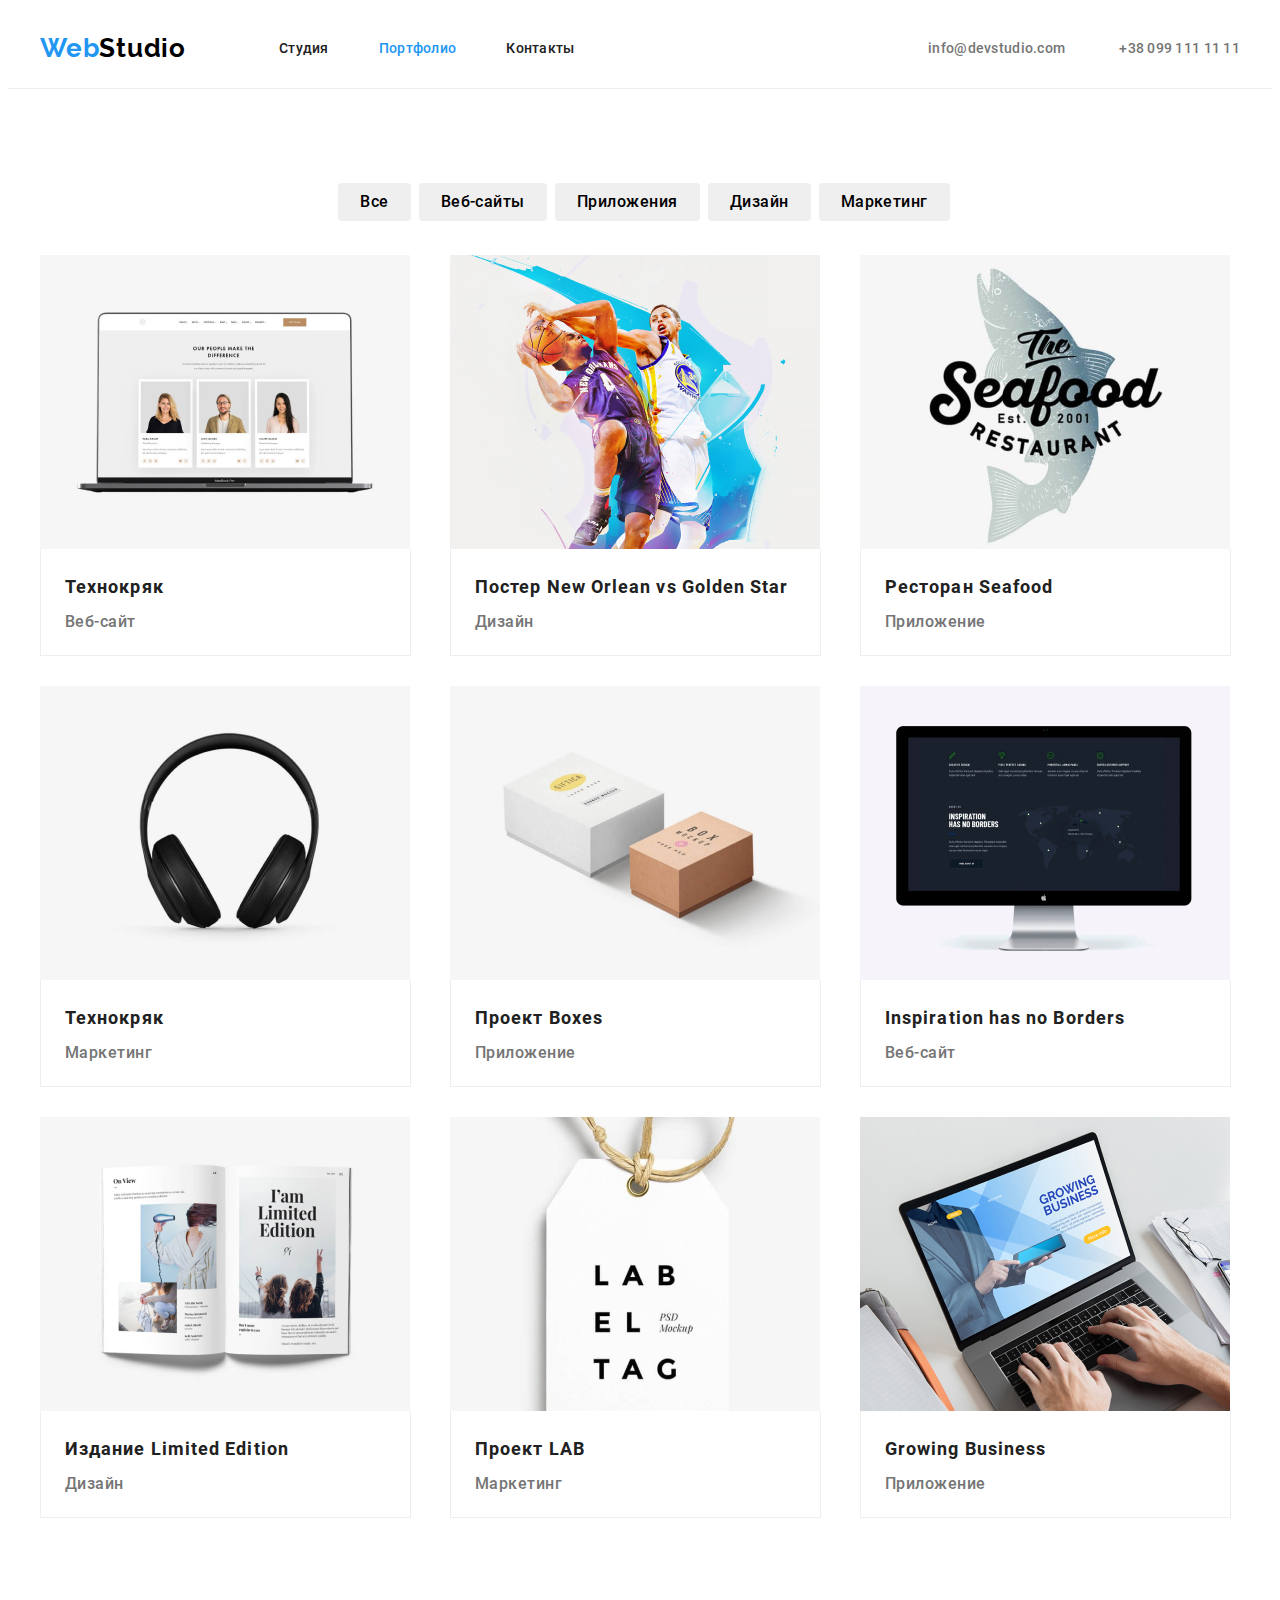
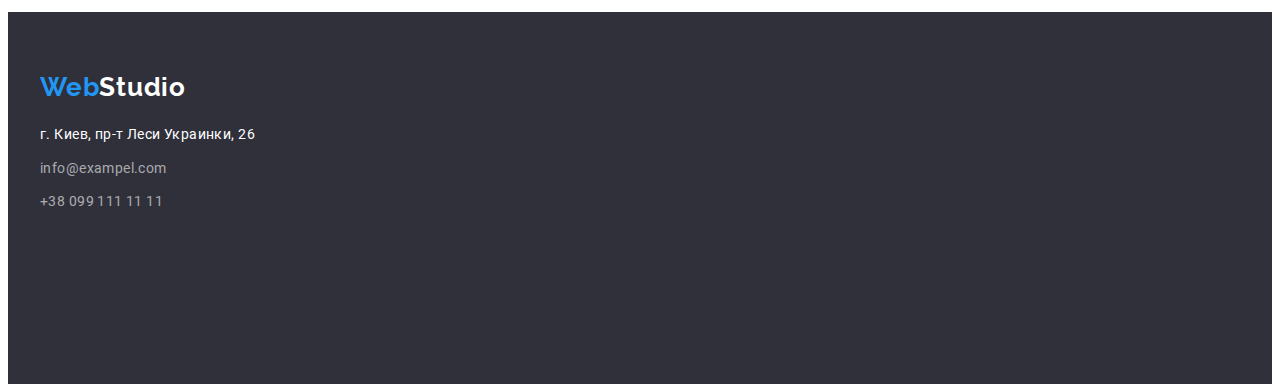
==== commit 3aa79450: "11" ====
--- a/portfolio.html
+++ b/portfolio.html
@@ -4,7 +4,6 @@
     <meta charset="UTF-8">
     <meta name="viewport" content="width=device-width, initial-scale=1.0">
     <title>Портфолио</title>
-    <link rel="stylesheet" href="https://cdnjs.cloudflare.com/ajax/libs/modern-normalize/1.0.0/modern-normalize.min.css">
     <link rel="stylesheet" href="./css/fonts.css">
     <link rel="stylesheet" href="./css/styles.css">
 </head>
@@ -97,7 +96,7 @@
                     </a>
                 </li>
                 <li class="card-item">
-                    <a class="card-link" href=""><img src="./image/project5.jpg" alt="Маркетинг" width="370" height="294">
+                    <a class="card-link" href=""><img src="./image/project4.jpg" alt="Маркетинг" width="370" height="294">
                         <div class="card-title-container">
                         <h2 class="portfolio-title" lang="ru">Технокряк</h2>
                         <p class="portfolio-p" lang="ru">Маркетинг</p>
@@ -156,20 +155,20 @@
         <a href="./index.html">
             <span class="fonts-logo1">Web</span><span class="fonts-footer-logo2">Studio</span>
         </a>
-        <address>
-            <ul>
-                <li class=".footer-address-list">
-                    <a class="footer-map-address-mail-tel" href="https://goo.gl/maps/fSdhoyAyDwtJdrEC6" target="_blank">г. Киев,
-                        пр-т Леси Украинки, 26</a>
-                </li>
-                <li class=".footer-address-list">
-                    <a class="footer-mail-tel-address" href="mailto:info@exampel.com">info@exampel.com</a>
-                </li>
-                <li class=".footer-address-list">
-                    <a class="footer-mail-tel-address" href="tel:+380991111111">+38 099 111 11 11</a>
-                </li>
-            </ul>
-        </address>
+<address>
+    <ul>
+        <li class="footer-address-list">
+            <a class="footer-map-address-mail-tel" href="https://goo.gl/maps/fSdhoyAyDwtJdrEC6" target="_blank">г. Киев,
+                пр-т Леси Украинки, 26</a>
+        </li>
+        <li class="footer-address-list">
+            <a class="footer-mail-tel-address" href="mailto:info@exampel.com">info@exampel.com</a>
+        </li>
+        <li class="footer-address-list">
+            <a class="footer-mail-tel-address" href="tel:+380991111111">+38 099 111 11 11</a>
+        </li>
+    </ul>
+</address>
     </div>
 </footer>
     </body>
--- a/css/styles.css
+++ b/css/styles.css
@@ -25,19 +25,6 @@
   --font-base2: Roboto, sans-serif;
   --border-color1: #eeeeee;
 }
-
-.visually-hidden {
-  position: absolute;
-  width: 1px;
-  height: 1px;
-  margin: -1px;
-  border: 0;
-  padding: 0;
-  white-space: nowrap;
-  clip-path: inset(100%);
-  clip: rect(0 0 0 0);
-  overflow: hidden;
-}
 a {
   text-decoration: none;
 }
@@ -64,7 +51,6 @@
   display: block;
 }
 .container {
-  box-sizing: border-box;
   width: 1200px;
   margin: 0 auto;
   padding: 0 15px;
@@ -193,6 +179,8 @@
   height: 600px;
   margin: auto;
   text-align: center;
+  background-image: url('../image/img-hero.jpg');
+  background-position: 50% 50%;
   background-color: var(--background-hero-footer);
 }
 .hero-title {
@@ -410,7 +398,7 @@
   margin-bottom: 20px;
 }
 
-/* footer-address */
+/* footer address */
 .footer-map-address-mail-tel {
   color: var(--background-base-nav-button-text);
   font-family: Roboto, sans-serif;
@@ -423,9 +411,10 @@
   margin: 0;
 }
 .footer-address-list {
-  display: inline-block;
-  margin-top: 9px;
-}
+  display: flex;
+  margin-bottom: 9px;
+}
+
 .footer-mail-tel-address {
   color: rgba(255, 255, 255, 0.6);
   font-family: Roboto, sans-serif;
@@ -547,7 +536,7 @@
   display: block;
 }
 .card-title-container {
-  width: 370px;
+  width: 321px;
   padding-top: 20px;
   padding-right: 24px;
   padding-bottom: 20px;
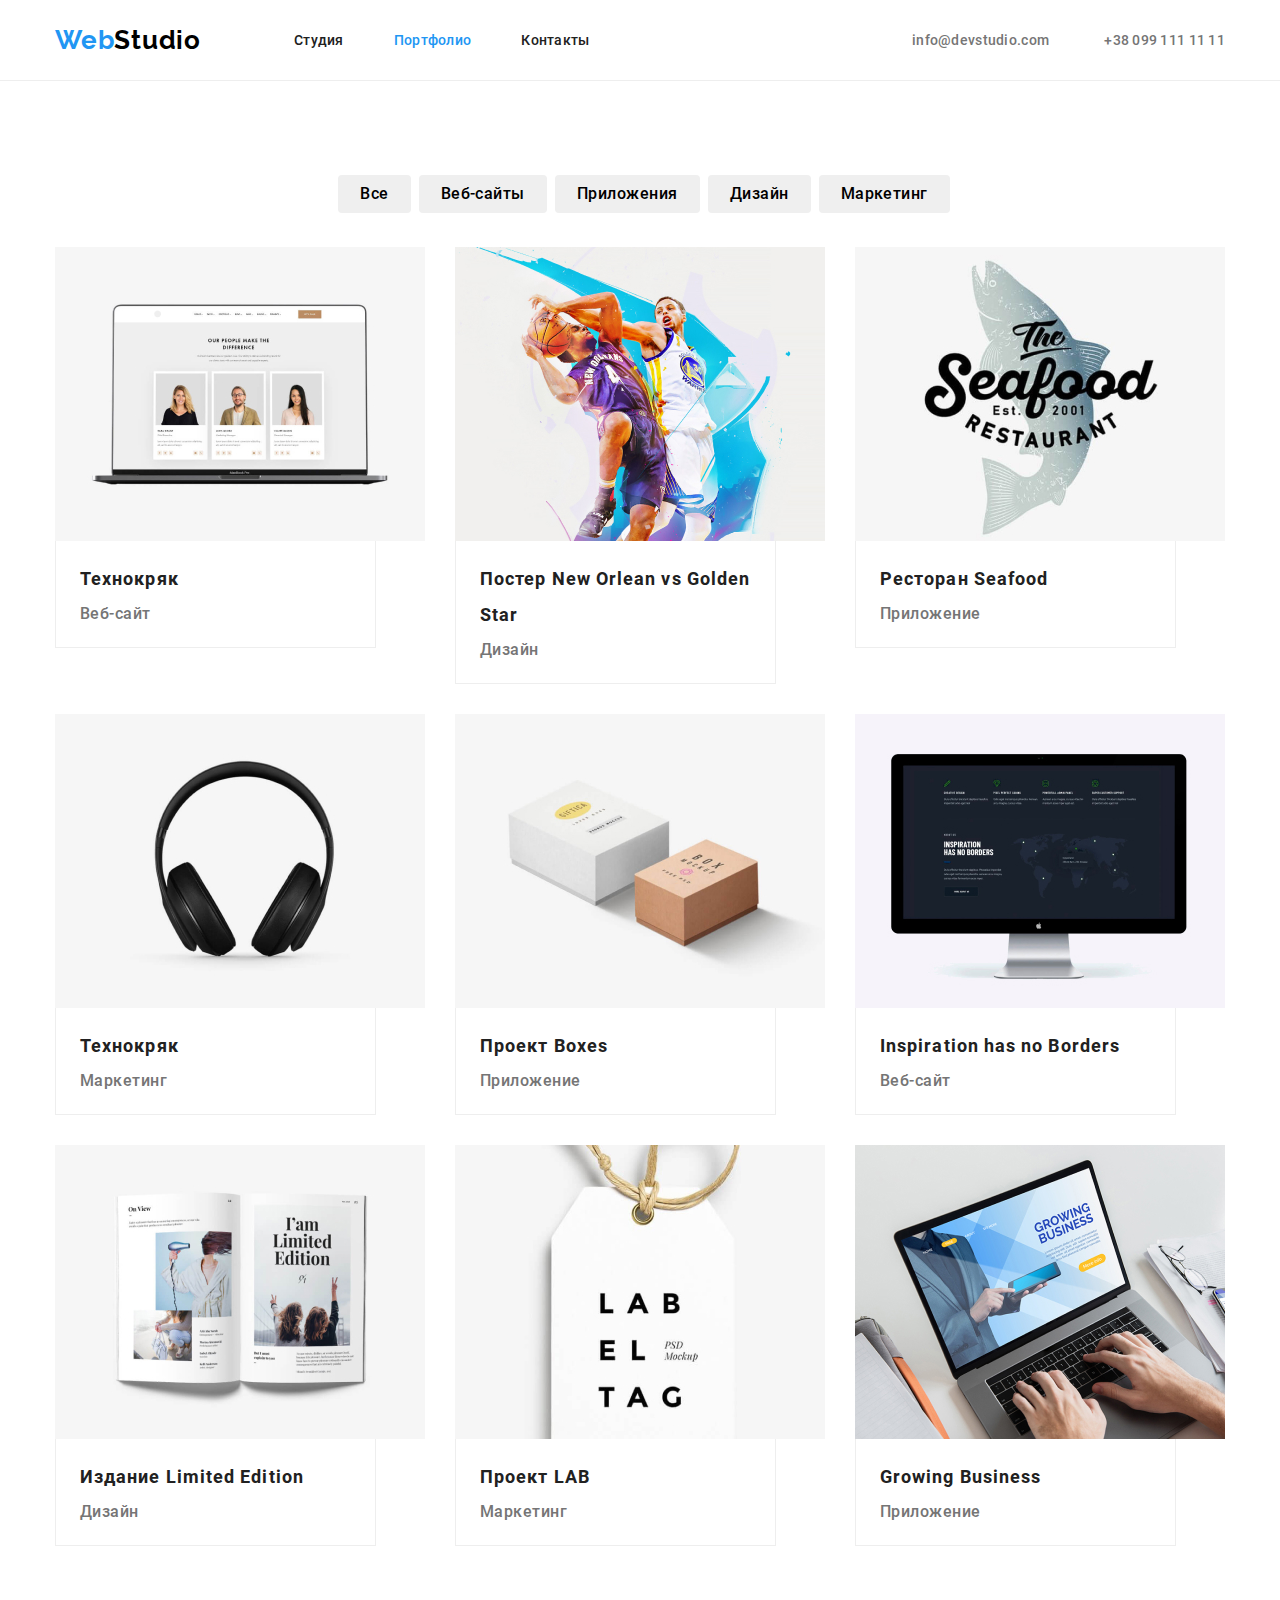
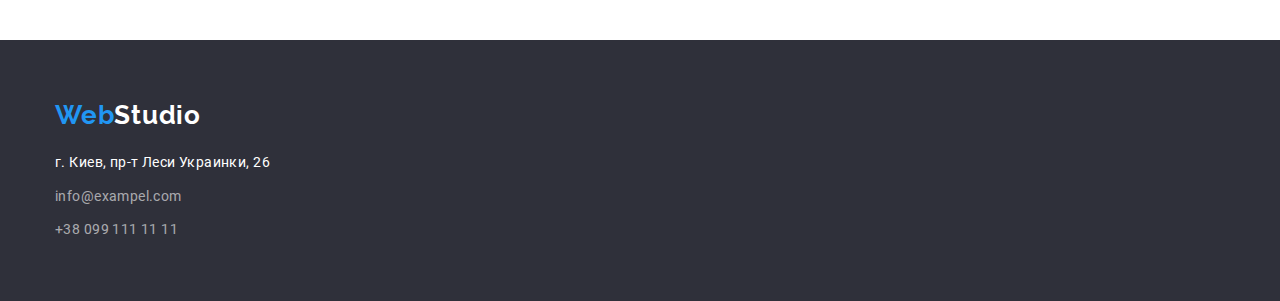
==== commit 5687e830: "DZ3" ====
--- a/portfolio.html
+++ b/portfolio.html
@@ -4,6 +4,7 @@
     <meta charset="UTF-8">
     <meta name="viewport" content="width=device-width, initial-scale=1.0">
     <title>Портфолио</title>
+    <link rel="stylesheet" href="https://cdnjs.cloudflare.com/ajax/libs/modern-normalize/1.0.0/modern-normalize.min.css">
     <link rel="stylesheet" href="./css/fonts.css">
     <link rel="stylesheet" href="./css/styles.css">
 </head>
@@ -155,22 +156,22 @@
         <a href="./index.html">
             <span class="fonts-logo1">Web</span><span class="fonts-footer-logo2">Studio</span>
         </a>
-<address>
-    <ul>
-        <li class="footer-address-list">
-            <a class="footer-map-address-mail-tel" href="https://goo.gl/maps/fSdhoyAyDwtJdrEC6" target="_blank">г. Киев,
-                пр-т Леси Украинки, 26</a>
-        </li>
-        <li class="footer-address-list">
-            <a class="footer-mail-tel-address" href="mailto:info@exampel.com">info@exampel.com</a>
-        </li>
-        <li class="footer-address-list">
-            <a class="footer-mail-tel-address" href="tel:+380991111111">+38 099 111 11 11</a>
-        </li>
-    </ul>
-</address>
+        <address>
+            <ul>
+                <li class="footer-address-list">
+                    <a class="footer-map-address-mail-tel" href="https://goo.gl/maps/fSdhoyAyDwtJdrEC6"
+                        target="_blank">г. Киев, пр-т Леси Украинки, 26</a>
+                </li>
+                <li class="footer-address-list">
+                    <a class="footer-mail-tel-address" href="mailto:info@exampel.com">info@exampel.com</a>
+                </li>
+                <li class="footer-address-list">
+                    <a class="footer-mail-tel-address" href="tel:+380991111111">+38 099 111 11 11</a>
+                </li>
+            </ul>
+        </address>
     </div>
 </footer>
-    </body>
-    
-    </html>+</body>
+
+</html>--- a/css/styles.css
+++ b/css/styles.css
@@ -379,8 +379,7 @@
 
 .footer {
   padding-top: 60px;
-  padding-bottom: 60px;
-  height: 252px;
+  padding-bottom: 51px;
   background-color: var(--background-hero-footer);
 }
 
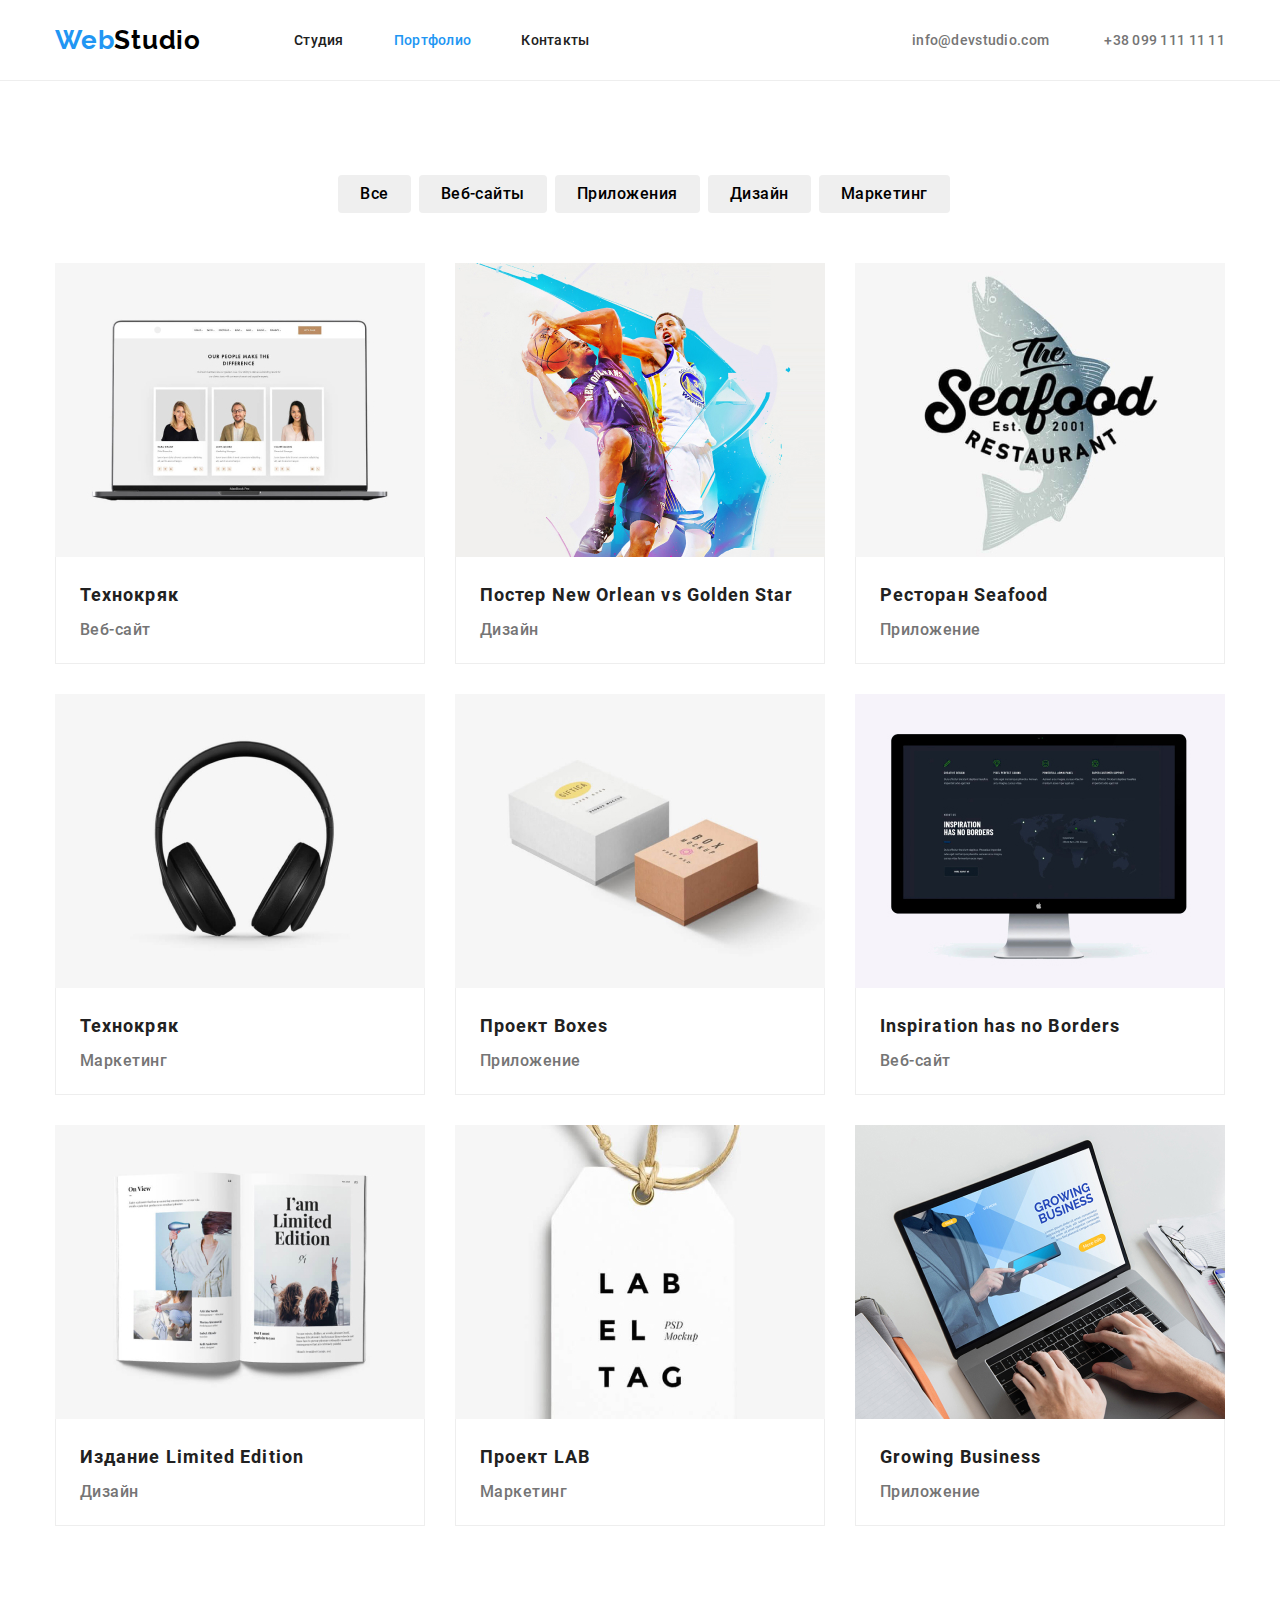
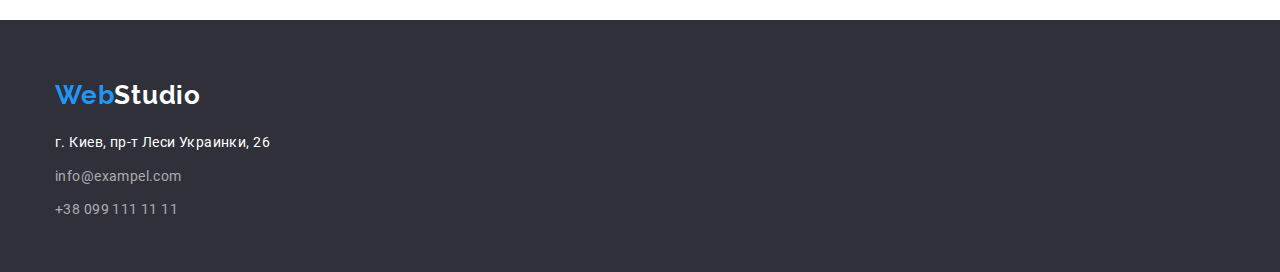
==== commit 7d9a8e29: "114" ====
--- a/portfolio.html
+++ b/portfolio.html
@@ -165,7 +165,7 @@
                 <li class="footer-address-list">
                     <a class="footer-mail-tel-address" href="mailto:info@exampel.com">info@exampel.com</a>
                 </li>
-                <li class="footer-address-list">
+                <li class="footer-address-listend">
                     <a class="footer-mail-tel-address" href="tel:+380991111111">+38 099 111 11 11</a>
                 </li>
             </ul>
--- a/css/styles.css
+++ b/css/styles.css
@@ -55,6 +55,18 @@
   margin: 0 auto;
   padding: 0 15px;
 }
+.visually-hidden {
+  position: absolute;
+  width: 1px;
+  height: 1px;
+  margin: -1px;
+  border: 0;
+  padding: 0;
+  white-space: nowrap;
+  clip-path: inset(100%);
+  clip: rect(0 0 0 0);
+  overflow: hidden;
+}
 
 /* header */
 
@@ -412,6 +424,9 @@
 .footer-address-list {
   display: flex;
   margin-bottom: 9px;
+}
+.footer-address-listend {
+  display: flex;
 }
 
 .footer-mail-tel-address {
@@ -446,7 +461,7 @@
 .button-menu {
   display: flex;
   justify-content: center;
-  margin-bottom: 34px;
+  margin-bottom: 50px;
 }
 .button-menu-item {
   border: none;
@@ -535,7 +550,7 @@
   display: block;
 }
 .card-title-container {
-  width: 321px;
+  width: 370px;
   padding-top: 20px;
   padding-right: 24px;
   padding-bottom: 20px;
